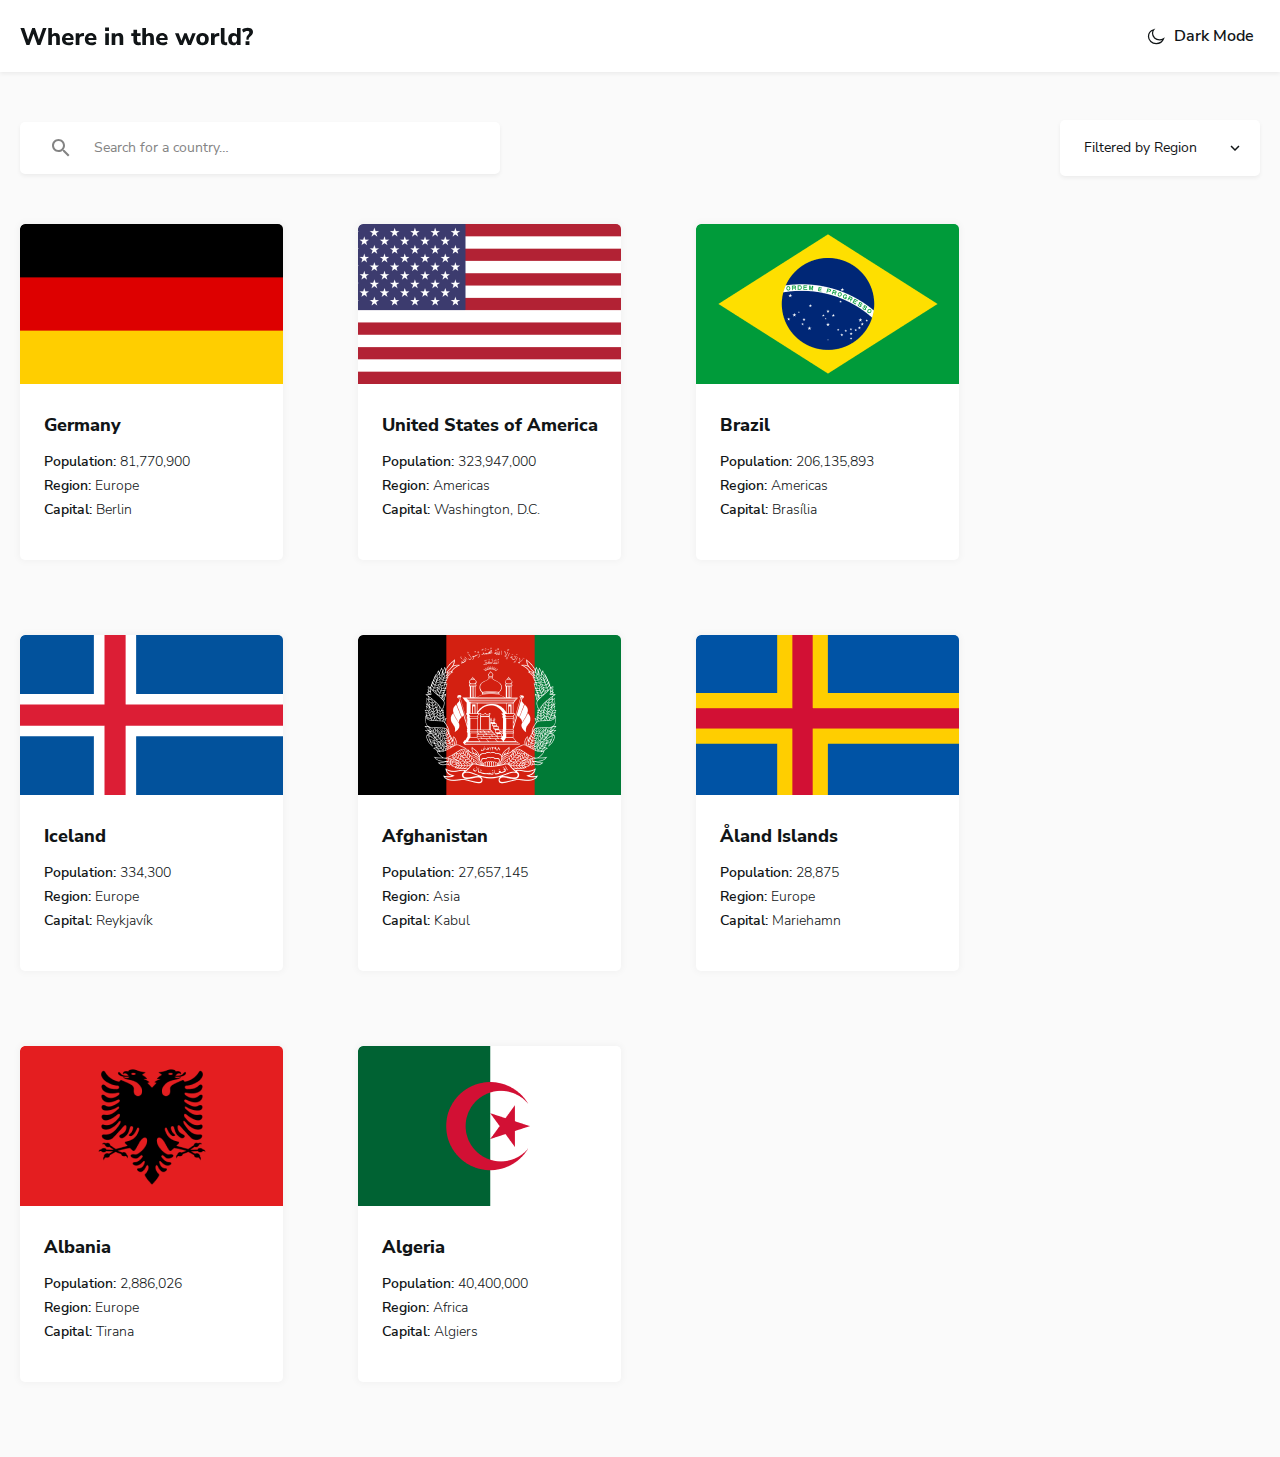
==== index.html @ b2a683ad "Add clickable box into li element." ====
<!DOCTYPE html>
<html lang="en">
<head>
  <meta charset="UTF-8">
  <meta http-equiv="X-UA-Compatible" content="IE=edge">
  <meta name="viewport" content="width=device-width, initial-scale=1.0">
  <title>Countries</title>

  <!-- STYLES  -->
  <link rel="stylesheet" href="css/normalize.css">
  <link rel="stylesheet" href="css/styles.css">
  <!-- <link rel="stylesheet" href="css/css.min.css"> -->
</head>
<body>

  <!-- SITE-HEADER  -->
  <header class="site-header">
    <div class="container site-header-wrapper">

      <!-- SITE-TIPA-LOGO -->
      <div class="site-main-heading-wrapper"><a class="site-main-heading-link" href="index.html"><svg class="site-main-heading" width="233" height="19" fill="none" xmlns="http://www.w3.org/2000/svg"><path d="M6.432 18 .408 1.08h3.816l3.888 11.568L12.216 1.08h2.688l3.984 11.76L22.92 1.08h3.6L20.448 18h-3.024l-3.96-11.232L9.456 18H6.432Zm21.843 0V1.08h3.624v6.744a3.91 3.91 0 0 1 1.608-1.368c.656-.32 1.384-.48 2.184-.48 2.768 0 4.152 1.648 4.152 4.944V18h-3.624v-6.912c0-.816-.152-1.4-.456-1.752-.304-.368-.752-.552-1.344-.552-.768 0-1.384.24-1.848.72-.448.48-.672 1.12-.672 1.92V18h-3.624Zm20.393.264c-1.392 0-2.592-.248-3.6-.744-.992-.512-1.76-1.224-2.304-2.136-.528-.928-.792-2.016-.792-3.264 0-1.216.256-2.28.768-3.192a5.655 5.655 0 0 1 2.136-2.16c.912-.528 1.96-.792 3.144-.792 1.712 0 3.072.544 4.08 1.632 1.008 1.072 1.512 2.528 1.512 4.368v.912h-8.184c.128.928.464 1.608 1.008 2.04.56.416 1.328.624 2.304.624.64 0 1.288-.096 1.944-.288a5.447 5.447 0 0 0 1.776-.888l.96 2.424c-.592.448-1.32.808-2.184 1.08a8.842 8.842 0 0 1-2.568.384Zm-.504-9.888c-.768 0-1.392.232-1.872.696-.464.464-.752 1.112-.864 1.944h5.184c-.096-1.76-.912-2.64-2.448-2.64ZM55.72 18V6.216h3.552v2.04c.56-1.376 1.76-2.136 3.6-2.28l1.056-.072.216 3.048-2.04.216c-1.792.176-2.688 1.088-2.688 2.736V18H55.72Zm15.8.264c-1.392 0-2.592-.248-3.6-.744-.992-.512-1.76-1.224-2.304-2.136-.528-.928-.792-2.016-.792-3.264 0-1.216.256-2.28.768-3.192a5.654 5.654 0 0 1 2.136-2.16c.912-.528 1.96-.792 3.144-.792 1.712 0 3.072.544 4.08 1.632 1.008 1.072 1.512 2.528 1.512 4.368v.912H68.28c.128.928.464 1.608 1.008 2.04.56.416 1.328.624 2.304.624.64 0 1.288-.096 1.944-.288a5.447 5.447 0 0 0 1.776-.888l.96 2.424c-.592.448-1.32.808-2.184 1.08a8.842 8.842 0 0 1-2.568.384Zm-.504-9.888c-.768 0-1.392.232-1.872.696-.464.464-.752 1.112-.864 1.944h5.184c-.096-1.76-.912-2.64-2.448-2.64Zm14.091-4.44V.552h3.912v3.384h-3.912ZM85.251 18V6.216h3.624V18h-3.624Zm6.422 0V6.216h3.552v1.728a3.94 3.94 0 0 1 1.608-1.464c.672-.336 1.424-.504 2.256-.504 1.392 0 2.432.408 3.12 1.224.688.8 1.032 2.04 1.032 3.72V18h-3.624v-6.912c0-.816-.152-1.4-.456-1.752-.304-.368-.752-.552-1.344-.552-.768 0-1.384.24-1.848.72-.448.48-.672 1.12-.672 1.92V18h-3.624Zm26.737.264c-3.312 0-4.968-1.608-4.968-4.824V8.928h-2.232V6.216h2.232V2.76h3.624v3.456h3.48v2.712h-3.48v4.368c0 .672.152 1.176.456 1.512.32.336.824.504 1.512.504.208 0 .424-.024.648-.072.24-.048.496-.112.768-.192l.528 2.64a4.586 4.586 0 0 1-1.2.408c-.464.112-.92.168-1.368.168Zm3.92-.264V1.08h3.624v6.744a3.91 3.91 0 0 1 1.608-1.368c.656-.32 1.384-.48 2.184-.48 2.768 0 4.152 1.648 4.152 4.944V18h-3.624v-6.912c0-.816-.152-1.4-.456-1.752-.304-.368-.752-.552-1.344-.552-.768 0-1.384.24-1.848.72-.448.48-.672 1.12-.672 1.92V18h-3.624Zm20.393.264c-1.392 0-2.592-.248-3.6-.744-.992-.512-1.76-1.224-2.304-2.136-.528-.928-.792-2.016-.792-3.264 0-1.216.256-2.28.768-3.192a5.654 5.654 0 0 1 2.136-2.16c.912-.528 1.96-.792 3.144-.792 1.712 0 3.072.544 4.08 1.632 1.008 1.072 1.512 2.528 1.512 4.368v.912h-8.184c.128.928.464 1.608 1.008 2.04.56.416 1.328.624 2.304.624.64 0 1.288-.096 1.944-.288a5.447 5.447 0 0 0 1.776-.888l.96 2.424c-.592.448-1.32.808-2.184 1.08a8.842 8.842 0 0 1-2.568.384Zm-.504-9.888c-.768 0-1.392.232-1.872.696-.464.464-.752 1.112-.864 1.944h5.184c-.096-1.76-.912-2.64-2.448-2.64ZM159.791 18 154.99 6.216h3.673l2.808 7.56 2.808-7.56h2.4l2.808 7.656 2.808-7.656h3.48L171.023 18h-3.072l-2.592-6.696-2.52 6.696h-3.048Zm22.718.264c-1.264 0-2.368-.248-3.312-.744a5.44 5.44 0 0 1-2.16-2.136c-.512-.928-.768-2.024-.768-3.288 0-1.248.256-2.328.768-3.24a5.242 5.242 0 0 1 2.16-2.136c.944-.496 2.048-.744 3.312-.744 1.264 0 2.36.248 3.288.744a5.207 5.207 0 0 1 2.184 2.136c.528.912.792 1.992.792 3.24 0 1.264-.264 2.36-.792 3.288a5.4 5.4 0 0 1-2.184 2.136c-.928.496-2.024.744-3.288.744Zm0-2.712c.768 0 1.392-.28 1.872-.84.496-.56.744-1.432.744-2.616 0-1.168-.248-2.024-.744-2.568-.48-.56-1.104-.84-1.872-.84s-1.392.28-1.872.84c-.48.544-.72 1.4-.72 2.568 0 1.184.24 2.056.72 2.616s1.104.84 1.872.84ZM190.978 18V6.216h3.552v2.04c.56-1.376 1.76-2.136 3.6-2.28l1.056-.072.216 3.048-2.04.216c-1.792.176-2.688 1.088-2.688 2.736V18h-3.696Zm14.283.264c-1.52 0-2.632-.392-3.336-1.176-.704-.8-1.056-1.984-1.056-3.552V1.08h3.624v12.312c0 1.28.568 1.92 1.704 1.92.176 0 .344-.008.504-.024.176-.016.344-.048.504-.096L207.157 18a6.784 6.784 0 0 1-1.896.264Zm8.067 0c-1.024 0-1.928-.248-2.712-.744-.768-.512-1.368-1.224-1.8-2.136-.432-.928-.648-2.024-.648-3.288 0-1.264.216-2.352.648-3.264.432-.912 1.032-1.616 1.8-2.112.784-.496 1.688-.744 2.712-.744.784 0 1.504.168 2.16.504.656.336 1.152.784 1.488 1.344V1.08h3.624V18h-3.552v-1.776c-.32.624-.816 1.12-1.488 1.488-.656.368-1.4.552-2.232.552Zm1.08-2.712c.768 0 1.392-.28 1.872-.84.496-.56.744-1.432.744-2.616 0-1.168-.248-2.024-.744-2.568-.48-.56-1.104-.84-1.872-.84s-1.392.28-1.872.84c-.48.544-.72 1.4-.72 2.568 0 1.184.24 2.056.72 2.616s1.104.84 1.872.84Zm12.008-2.904V11.52c0-.704.128-1.352.384-1.944.256-.608.696-1.248 1.32-1.92.448-.48.76-.888.936-1.224a2.39 2.39 0 0 0 .264-1.08c0-.448-.168-.8-.504-1.056-.32-.256-.784-.384-1.392-.384-1.488 0-2.888.536-4.2 1.608l-1.176-2.736c.704-.608 1.56-1.088 2.568-1.44a9.258 9.258 0 0 1 3.072-.528c1.056 0 1.984.176 2.784.528.8.336 1.416.816 1.848 1.44.448.608.672 1.32.672 2.136 0 .736-.168 1.416-.504 2.04-.32.624-.896 1.28-1.728 1.968-.752.624-1.272 1.168-1.56 1.632-.272.464-.44.912-.504 1.344l-.12.744h-2.16ZM225.552 18v-3.84h3.888V18h-3.888Z" fill="var(--light_mode-fonts-color)"/></svg></a></div>


      <!-- BUTTON  -->
      <button class="site-dark-mode-toggle" id="dark-mode-toggle" aria-label="Toggle dark mode">
        <span class="toggle-wrapper">
          <svg width="20" height="20" fill="none" xmlns="http://www.w3.org/2000/svg"><path fill-rule="evenodd" clip-rule="evenodd" d="M13.553 13.815c-3.884 0-7.034-2.887-7.034-6.447 0-1.343.448-2.586 1.212-3.618-3.04.945-5.231 3.581-5.231 6.688 0 3.9 3.45 7.062 7.704 7.062 3.389 0 6.266-2.007 7.296-4.796a7.458 7.458 0 0 1-3.947 1.111Z" fill="#fff" stroke="var(--dark_mode-svg-bg)" stroke-width="1.25"/></svg>
          <span class="toggle-text">Dark mode</span>
        </span>
      </button>
    </div>
  </header>


  <!-- MAIN-CONTENT  -->
  <main class="main-content">
    <section class="site-main-wrapper">
      <div class="container">

        <!-- SITE-FORM  -->
        <form class="site-form" action="https://echo.htmlacademy.ru/" target="_blank" method="GET">
          <label class="search-generator-label" for="search-generator">
            <svg class="search-icon-svg" width="18" height="18" fill="none" xmlns="http://www.w3.org/2000/svg"><path fill-rule="evenodd" clip-rule="evenodd" d="M12.5 11h-.8l-.3-.3c1-1.1 1.6-2.6 1.6-4.2C13 2.9 10.1 0 6.5 0S0 2.9 0 6.5 2.9 13 6.5 13c1.6 0 3.1-.6 4.2-1.6l.3.3v.8l5 5 1.5-1.5-5-5Zm-6 0C4 11 2 9 2 6.5S4 2 6.5 2 11 4 11 6.5 9 11 6.5 11Z" fill="var(--light_mode-input-color)"/></svg>
            <input class="search-generator" type="search"  id="search-generator" name="search-country" aria-label="Country name" placeholder="Search for a country…" required>
          </label>

          <label class="input-icon-svg-wrapper">
            <svg class="input-icon-svg" width="10" height="6" fill="none" xmlns="http://www.w3.org/2000/svg"><path fill-rule="evenodd" clip-rule="evenodd" d="M8.45.45 5 3.9 1.55.45.5 1.5 5 6l4.5-4.5L8.45.45Z" fill="var(--light_mode-fonts-color)"/></svg>
            <select class="select-region" name="selected-region" aria-label="Regions">
              <option class="filtered-region" value="Filtered by Region" selected disabled hidden>Filtered by Region</option>
              <option>Africa</option>
              <option>America</option>
              <option>Asia</option>
              <option>Europe</option>
            </select>
          </label>
        </form>

        <!-- COUNTRY-LIST  -->
        <ul class="country-info-list">

          <!-- GERMANY  -->
          <li class="country-info-list-item" onclick="location.href='detail.html'">
            <img class="country-flag-img" src="img/country-flags/Germany.png" width="264" height="160" srcset="img/country-flags/Germany.png 1x, img/country-flags/Germany@2x.png 2x" alt="Germany">
            <div class="country-card-box">
              <h3 class="card-heading">
                <a class="card-heading-link" href="detail.html">Germany</a>
              </h3>
              <dl class="country-description-list">
                <div class="dls-list-item-wrapper">
                  <dt class="decription-term">Population:</dt>
                  <dd class="desciption-detail">81,770,900</dd>
                </div>
                <div class="dls-list-item-wrapper">
                  <dt class="decription-term">Region:</dt>
                  <dd class="desciption-detail">Europe</dd>
                </div>
                <div class="dls-list-item-wrapper">
                  <dt class="decription-term">Capital:</dt>
                  <dd class="desciption-detail">Berlin</dd>
                </div>
              </dl>
            </div>
          </li>

          <!-- U.S.A  -->
          <li class="country-info-list-item" onclick="location.href='detail.html'">
            <img class="country-flag-img" src="img/country-flags/Usa.png" width="264" height="160" srcset="img/country-flags/Usa.png 1x, img/country-flags/Usa@2x.png 2x" alt="U.S.A">
            <div class="country-card-box">
              <h3 class="card-heading">
                <a class="card-heading-link" href="detail.html">United States of America</a>
              </h3>
              <dl class="country-description-list">
                <div class="dls-list-item-wrapper">
                  <dt class="decription-term">Population:</dt>
                  <dd class="desciption-detail">323,947,000</dd>
                </div>
                <div class="dls-list-item-wrapper">
                  <dt class="decription-term">Region:</dt>
                  <dd class="desciption-detail">Americas</dd>
                </div>
                <div class="dls-list-item-wrapper">
                  <dt class="decription-term">Capital:</dt>
                  <dd class="desciption-detail">Washington, D.C.</dd>
                </div>
              </dl>
            </div>
          </li>

          <!-- BRAZIL  -->
          <li class="country-info-list-item" onclick="location.href='detail.html'">
            <img class="country-flag-img" src="img/country-flags/Brazil.png" width="264" height="160" srcset="img/country-flags/Brazil.png 1x, img/country-flags/Brazil@2x.png 2x" alt="Brazil">
            <div class="country-card-box">
              <h3 class="card-heading">
                <a class="card-heading-link" href="detail.html">Brazil</a>
              </h3>
              <dl class="country-description-list">
                <div class="dls-list-item-wrapper">
                  <dt class="decription-term">Population:</dt>
                  <dd class="desciption-detail">206,135,893</dd>
                </div>
                <div class="dls-list-item-wrapper">
                  <dt class="decription-term">Region:</dt>
                  <dd class="desciption-detail">Americas</dd>
                </div>
                <div class="dls-list-item-wrapper">
                  <dt class="decription-term">Capital:</dt>
                  <dd class="desciption-detail">Brasília</dd>
                </div>
              </dl>
            </div>
          </li>

          <!-- ICELAND  -->
          <li class="country-info-list-item" onclick="location.href='detail.html'">
            <img class="country-flag-img" src="img/country-flags/Iceland.png" width="264" height="160" srcset="img/country-flags/Iceland.png 1x, img/country-flags/Iceland@2x.png 2x" alt="Iceland">
            <div class="country-card-box">
              <h3 class="card-heading">
                <a class="card-heading-link" href="detail.html">Iceland</a>
              </h3>
              <dl class="country-description-list">
                <div class="dls-list-item-wrapper">
                  <dt class="decription-term">Population:</dt>
                  <dd class="desciption-detail">334,300</dd>
                </div>
                <div class="dls-list-item-wrapper">
                  <dt class="decription-term">Region:</dt>
                  <dd class="desciption-detail">Europe</dd>
                </div>
                <div class="dls-list-item-wrapper">
                  <dt class="decription-term">Capital:</dt>
                  <dd class="desciption-detail">Reykjavík</dd>
                </div>
              </dl>
            </div>
          </li>

          <!-- AFGHANISTAN  -->
          <li class="country-info-list-item" onclick="location.href='detail.html'">
            <img class="country-flag-img" src="img/country-flags/Afghanistan.png" width="264" height="160" srcset="img/country-flags/Afghanistan.png 1x, img/country-flags/Afghanistan@2x.png 2x" alt="Afghanistan">
            <div class="country-card-box">
              <h3 class="card-heading">
                <a class="card-heading-link" href="detail.html">Afghanistan</a>
              </h3>
              <dl class="country-description-list">
                <div class="dls-list-item-wrapper">
                  <dt class="decription-term">Population:</dt>
                  <dd class="desciption-detail">27,657,145</dd>
                </div>
                <div class="dls-list-item-wrapper">
                  <dt class="decription-term">Region:</dt>
                  <dd class="desciption-detail">Asia</dd>
                </div>
                <div class="dls-list-item-wrapper">
                  <dt class="decription-term">Capital:</dt>
                  <dd class="desciption-detail">Kabul</dd>
                </div>
              </dl>
            </div>
          </li>

          <!-- ÅLAND ISLAND  -->
          <li class="country-info-list-item" onclick="location.href='detail.html'">
            <img class="country-flag-img" src="img/country-flags/Aland-Island.png" width="264" height="160" srcset="img/country-flags/Aland-Island.png 1x, img/country-flags/Aland-Island@2x.png 2x" alt="Aland Island">
            <div class="country-card-box">
              <h3 class="card-heading">
                <a class="card-heading-link" href="detail.html">Åland Islands</a>
              </h3>
              <dl class="country-description-list">
                <div class="dls-list-item-wrapper">
                  <dt class="decription-term">Population:</dt>
                  <dd class="desciption-detail">28,875</dd>
                </div>
                <div class="dls-list-item-wrapper">
                  <dt class="decription-term">Region:</dt>
                  <dd class="desciption-detail">Europe</dd>
                </div>
                <div class="dls-list-item-wrapper">
                  <dt class="decription-term">Capital:</dt>
                  <dd class="desciption-detail">Mariehamn</dd>
                </div>
              </dl>
            </div>
          </li>

          <!-- ALBANIA  -->
          <li class="country-info-list-item" onclick="location.href='detail.html'">
            <img class="country-flag-img" src="img/country-flags/Albania.png" width="264" height="160" srcset="img/country-flags/Albania.png 1x, img/country-flags/Albania@2x.png 2x" alt="Albania">
            <div class="country-card-box">
              <h3 class="card-heading">
                <a class="card-heading-link" href="detail.html">Albania</a>
              </h3>
              <dl class="country-description-list">
                <div class="dls-list-item-wrapper">
                  <dt class="decription-term">Population:</dt>
                  <dd class="desciption-detail">2,886,026</dd>
                </div>
                <div class="dls-list-item-wrapper">
                  <dt class="decription-term">Region:</dt>
                  <dd class="desciption-detail">Europe</dd>
                </div>
                <div class="dls-list-item-wrapper">
                  <dt class="decription-term">Capital:</dt>
                  <dd class="desciption-detail">Tirana</dd>
                </div>
              </dl>
            </div>
          </li>

          <!-- ALGERIA -->
          <li class="country-info-list-item" onclick="location.href='detail.html'">
            <img class="country-flag-img" src="img/country-flags/Algeria.png" width="264" height="160" srcset="img/country-flags/Algeria.png 1x, img/country-flags/Algeria@2x.png 2x" alt="Algeria">
            <div class="country-card-box">
              <h3 class="card-heading">
                <a class="card-heading-link" href="detail.html">Algeria</a>
              </h3>
              <dl class="country-description-list">
                <div class="dls-list-item-wrapper">
                  <dt class="decription-term">Population:</dt>
                  <dd class="desciption-detail">40,400,000</dd>
                </div>
                <div class="dls-list-item-wrapper">
                  <dt class="decription-term">Region:</dt>
                  <dd class="desciption-detail">Africa</dd>
                </div>
                <div class="dls-list-item-wrapper">
                  <dt class="decription-term">Capital:</dt>
                  <dd class="desciption-detail">Algiers</dd>
                </div>
              </dl>
            </div>
          </li>

        </ul>
      </div>
    </section>
  </main>

  <script src="js/main.js"></script>
</body>
</html>
---- css/styles.css ----
/* CUSTOM PROPS */
:root {
  --main-font: "Nunito Sans", "Arial", sans-serif;
  --site_main-color: #fff;
  --light_mode-extra-bg-color: #fafafa;
  --light_mode-fonts-color: #111517;
  --dark_mode-svg-bg: var(--light_mode-fonts-color);
  --country-link-bg: var(--site_main-color);
  --site_main-color-detail: #fff;
  --light_mode-input-color: rgba(132, 132, 132, 1);
  --main-box-shadow: 0px 2px 4px rgba(0, 0, 0, 0.06);
  --main-transition: color 0.4s ease;
}

.dark-mode {
  --site_main-color: #2b3844;
  --light_mode-extra-bg-color: #202c36;
  --light_mode-fonts-color: #fff;
  --light_mode-input-color: #fff;
  --dark_mode-svg-bg: transparent;
  --country-link-bg: #2b3844;
  --site_main-color-detail: #202c36;
}

/* FONT-FACE  */
@font-face {
  font-family: "Nunito Sans";
  src: url("../fonts/NunitoSans-ExtraBold.woff2") format("woff2"),
  url("../fonts/NunitoSans-ExtraBold.woff") format("woff");
  font-weight: bold;
  font-style: normal;
  font-display: swap;
}

@font-face {
  font-family: "Nunito Sans";
  src: url("../fonts/NunitoSans-Regular.woff2") format("woff2"),
  url("../fonts/NunitoSans-Regular.woff") format("woff");
  font-weight: normal;
  font-style: normal;
  font-display: swap;
}

@font-face {
  font-family: "Nunito Sans";
  src: url("../fonts/NunitoSans-Light.woff2") format("woff2"),
  url("../fonts/NunitoSans-Light.woff") format("woff");
  font-weight: 300;
  font-style: normal;
  font-display: swap;
}

@font-face {
  font-family: "Nunito Sans";
  src: url("../fonts/NunitoSans-SemiBold.woff2") format("woff2"),
  url("../fonts/NunitoSans-SemiBold.woff") format("woff");
  font-weight: 600;
  font-style: normal;
  font-display: swap;
}

/* GLOBAL-STYLES  */
html {
  box-sizing: border-box;
  height: 100%;
  scroll-behavior: smooth;
}

*,
*::before,
*::after {
  box-sizing: inherit;
}

body {
  display: flex;
  flex-direction: column;
  height: 100%;
  background-color: var(--light_mode-extra-bg-color);
  color: var(--light_mode-fonts-color);
  font-family: var(--main-font);
  font-size: 14px;
  line-height: 16px;
  font-weight: 300;
  padding: 0;
  margin: 0;
  transition: var(--main-transition);
}

.site-body-detail {
  background-color: var(--site_main-color-detail);
}

img {
  max-width: 100%;
  height: auto;
}

/* CONTAINER  */
.container {
  max-width: 1320px;
  width: 100%;
  padding-left: 20px;
  padding-right: 20px;
  margin-left: auto;
  margin-right: auto;
}

a {
  text-decoration: none;
}

*:focus {
  outline: 3px dashed var(--light_mode-fonts-color);
  outline-offset: 5px;
}

/* TIPO-BUTTON  */
.back-button-link {
  display: inline-block;
  background-color: var(--site_main-color);
  text-decoration: none;
  border-radius: 6px;
  padding-top: 10px;
  padding-bottom: 10px;
  padding-right: 39px;
  padding-left: 32px;
  margin-bottom: 80px;
  transition: transform 0.3s ease;
}

.back-button-link:active {
  transform: scale(0.9);
}

/* SITE-HEADER */
.site-header {
  background-color: var(--site_main-color);
  box-shadow: var(--main-box-shadow);
}

.site-header-wrapper {
  display: flex;
  align-items: center;
  justify-content: space-between;
  padding-top: 24px;
  padding-bottom: 24px;
}

.site-main-heading-wrapper {
  margin-right: 30px;
}

.site-main-heading {
  transition: transform 0.3s ease;
}

.site-main-heading-link {
  display: flex;
  transition: var(--main-transition),
  opacity 0.4s ease;
}

.site-main-heading-link:hover {
  opacity: 0.8;
}

.site-main-heading-link:active {
  opacity: 0.6;
}

.site-dark-mode-toggle {
  border: none;
  background-color: var(--site_main-color);
  cursor: pointer;
  border-radius: 2px;
  transition: transform 0.3s ease;
}

.site-dark-mode-toggle:active {
  transform: scale(0.9);
}

.toggle-wrapper {
  display: flex;
  align-items: center;
}

.toggle-text {
  margin-left: 8px;
  text-transform: capitalize;
  color: var(--light_mode-fonts-color);
  font-family: var(--main-font);
  font-size: 16px;
  line-height: normal;
  font-weight: 600;
  white-space: nowrap;
  transition: var(--main-transition);
}


/* MAIN-CONTENT  */
.main-content {
  flex-grow: 1;
}

.site-main-wrapper {
  padding-top: 48px;
  padding-bottom: 45px;
}


/* SITE-FORM */
.site-form {
  display: flex;
  justify-content: space-between;
  margin-bottom: 48px;
}

.search-generator-label{
  display: flex;
  align-items: center;
}

.search-icon-svg {
  position: absolute;
  margin-left: 32px;
}

.search-generator {
  min-width: 480px;
  padding-top: 18px;
  padding-bottom: 18px;
  padding-left: 74px;
  margin-right: 30px;
  background-color: var(--site_main-color);
  border: none;
  border-radius: 5px;
  box-shadow: var(--main-box-shadow);
}

/* CLEAR "X" FROM INPUT  */
input[type=search]::-ms-clear {  display: none; width : 0; height: 0; }
input[type=search]::-ms-reveal {  display: none; width : 0; height: 0; }

/* CHROOME */
input[type="search"]::-webkit-search-decoration,
input[type="search"]::-webkit-search-cancel-button,
input[type="search"]::-webkit-search-results-button,
input[type="search"]::-webkit-search-results-decoration { display: none; }

textarea:focus, input:focus {
  color: var(--light_mode-fonts-color);
}

::placeholder {
  color: var(--light_mode-input-color);
  font-size: 14px;
  line-height: 20px;
  font-weight: 400;
  transition: var(--main-transition);
}

.input-icon-svg-wrapper {
  display: flex;
  align-items: center;
}

.input-icon-svg {
  position: absolute;
  margin-left: 170px;
  cursor: pointer;
}

.select-region {
  -webkit-appearance: none;
  width: 200px;
  padding-top: 18px;
  padding-bottom: 18px;
  padding-left: 24px;
  background-color: var(--site_main-color);
  color: var(--light_mode-fonts-color);
  font-size: 14px;
  line-height: 20px;
  font-weight: 400;
  border: none;
  border-radius: 5px;
  box-shadow: var(--main-box-shadow);
  transition: var(--main-transition);
  cursor: pointer;
}


/* COUNYTR-LIST  */
.country-info-list {
  display: flex;
  flex-wrap: wrap;
  padding: 0;
  margin: 0;
  margin-left: -75px;
  margin-bottom: -75px;
  list-style: none;
}

.country-info-list-item {
  width: calc(338px - 75px);
  margin-left: 75px;
  margin-bottom: 75px;
  min-height: 336px;
  background-color: var(--site_main-color);
  border-radius: 5px;
  overflow: hidden;
  box-shadow: 0px 0px 7px 2px rgba(0, 0, 0, 0.03);
}

.card-link-for-other-page {
  display: inline-block;
  text-decoration: none;
  color: var(--light_mode-fonts-color);
  outline: none;
  transition: color 0.6s ease,
  transform 0.3s ease;
}

.card-link-for-other-page:focus {
  transform: scale(0.9);
}

.country-flag-img {
  width: 100%;
  height: 160px;
  object-fit: cover;
}

.country-card-box {
  padding-top: 24px;
  padding-left: 24px;
}

.card-heading {
  margin: 0;
  margin-bottom: 16px;
}

.card-heading-link {
  display: inline-block;
  text-decoration: none;
  color: var(--light_mode-fonts-color);
  font-size: 18px;
  line-height: 26px;
  font-weight: 800;
  transition: color 0.6s ease;
}

.card-heading-link:hover {
  text-decoration: underline;
}

.country-description-list {
  margin: 0;
  padding: 0;
  list-style: none;
}

.dls-list-item-wrapper {
  display: flex;
}

.dls-list-item-wrapper:not(:last-child) {
  margin-bottom: 8px;
}

.decription-term {
  font-weight: 600;
}

.desciption-detail {
  margin-left: 4px;
}


/* ..................................................................................................... */
/* .........................................DETAIL PAGE................................................. */
/* ..................................................................................................... */
.detail-info-wrapper {
  padding-top: 80px;
  padding-bottom: 80px;
}

.back-text {
  font-size: 16px;
  line-height: 20px;
  font-weight: 300;
}

.full-info-wrapper {
  display: flex;
  align-items: center;
}

.detail-main-flag-img {
  width: 560px;
  height: 401px;
  object-fit: cover;
  border-radius: 8px;
  margin-right: 120px;
}

.detail-main-heading {
  margin: 0;
  margin-bottom: 23px;
  font-size: 32px;
  line-height: normal;
  font-weight: 800;
}

.full-information-left-right {
  width: 600px;
  justify-content: space-between;
  display: flex;
  margin-bottom: 68px;
}

.detail-description-list {
  margin: 0;
  padding: 0;
  list-style: none;
}

.country-description-item-wrapper {
  display: flex;
  align-items: baseline;
}

.detail-dt {
  font-size: 16px;
  line-height: 32px;
  font-weight: 600;
}

.dd-description {
  margin-left: 4px;
}

.countries-border {
  display: flex;
  align-items: center;
  flex-wrap: wrap;
}

.detai-extra-page-picker {
  margin-right: 15px;
}

.border-country-link {
  min-width: 96px;
  padding: 5px 10px;
  margin-top: 5px;
  margin-bottom: 5px;
  font-size: 14px;
  line-height: normal;
  font-weight: 300;
  text-align: center;
  text-decoration: none;
  color: var(--light_mode-fonts-color);
  background-color: var(--country-link-bg);
  border: 1px str var(--link-border-color);
  box-shadow: 0px 0px 4px 1px rgba(0, 0, 0, 0.1);
  border-radius: 2px;
  transition: transform 0.3s ease;
}

.border-country-link:not(:last-child) {
  margin-right: 10px;
}

.border-country-link:hover {
  transform: scale(0.9);
}

.border-country-link:active {
  transform: scale(0.8);
}
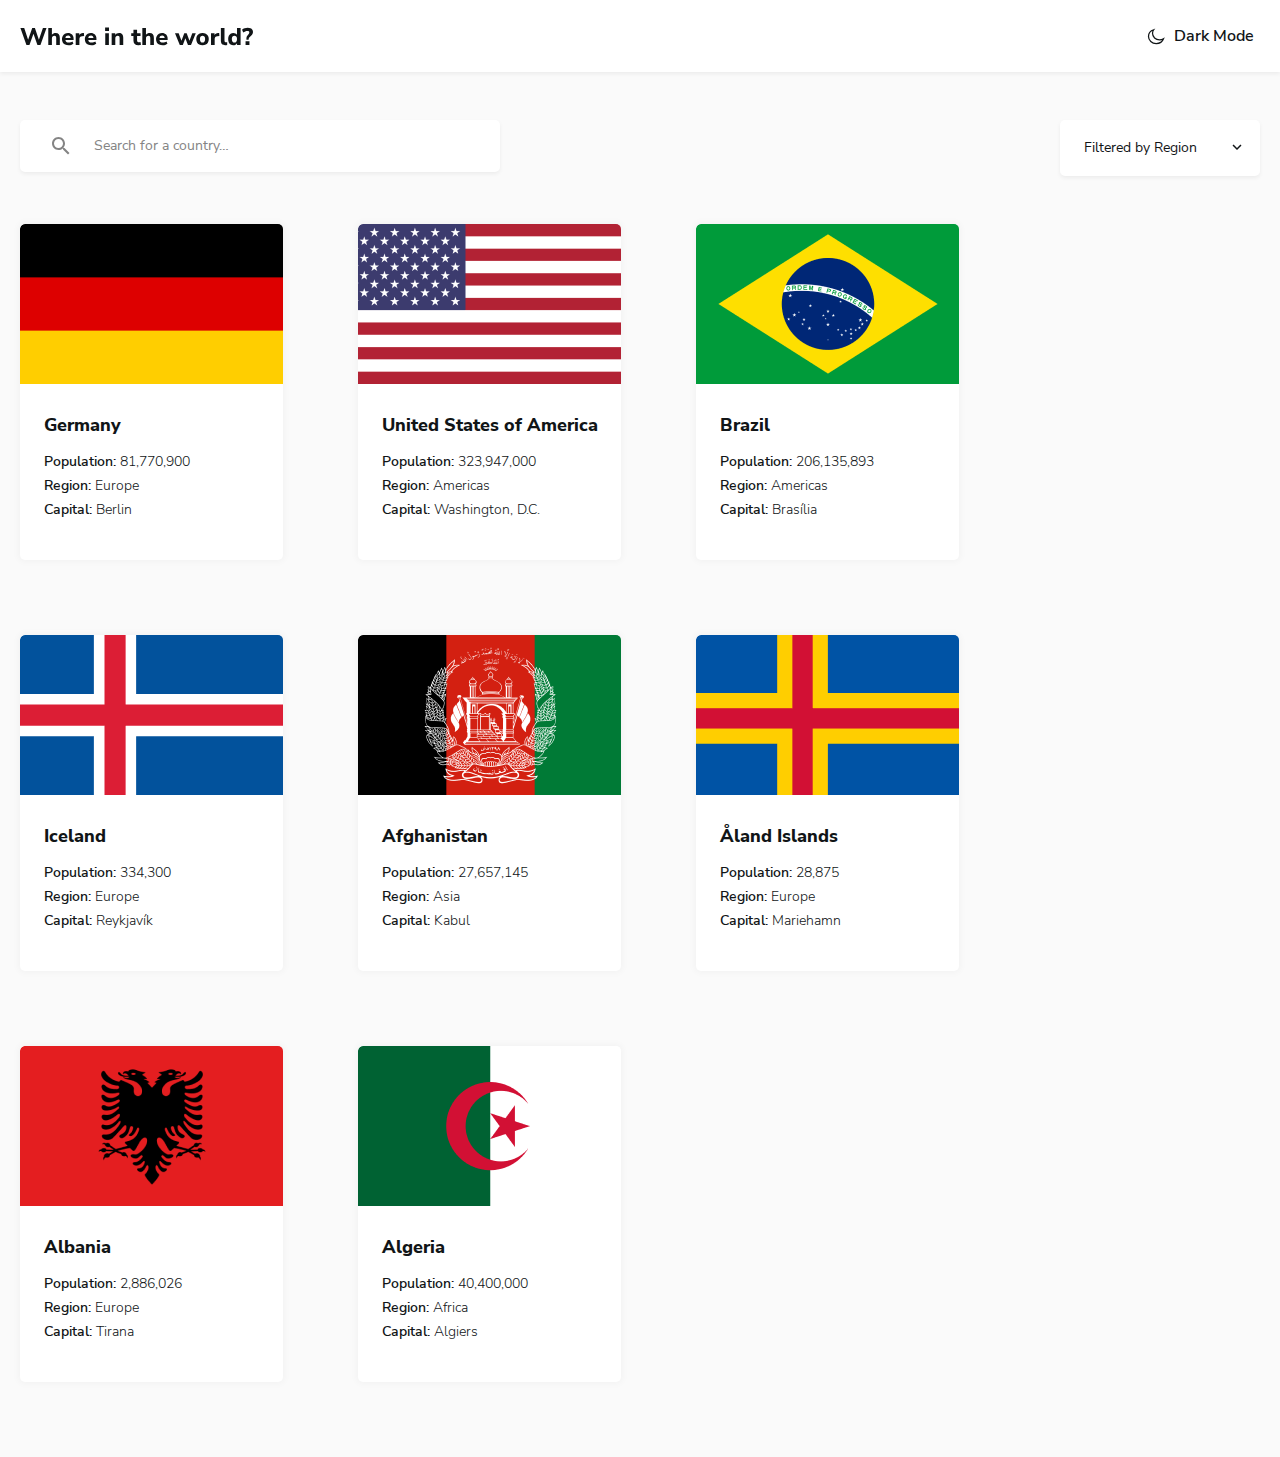
==== commit 540ca08a: "Update svg-icon position styles." ====
--- a/index.html
+++ b/index.html
@@ -38,7 +38,7 @@
       <div class="container">
 
         <!-- SITE-FORM  -->
-        <form class="site-form" action="https://echo.htmlacademy.ru/" target="_blank" method="GET">
+        <form class="site-form" action="https://echo.htmlacademy.ru/" target="_blank" method="POST">
           <label class="search-generator-label" for="search-generator">
             <svg class="search-icon-svg" width="18" height="18" fill="none" xmlns="http://www.w3.org/2000/svg"><path fill-rule="evenodd" clip-rule="evenodd" d="M12.5 11h-.8l-.3-.3c1-1.1 1.6-2.6 1.6-4.2C13 2.9 10.1 0 6.5 0S0 2.9 0 6.5 2.9 13 6.5 13c1.6 0 3.1-.6 4.2-1.6l.3.3v.8l5 5 1.5-1.5-5-5Zm-6 0C4 11 2 9 2 6.5S4 2 6.5 2 11 4 11 6.5 9 11 6.5 11Z" fill="var(--light_mode-input-color)"/></svg>
             <input class="search-generator" type="search"  id="search-generator" name="search-country" aria-label="Country name" placeholder="Search for a country…" required>
@@ -60,7 +60,7 @@
         <ul class="country-info-list">
 
           <!-- GERMANY  -->
-          <li class="country-info-list-item" onclick="location.href='detail.html'">
+          <li class="country-info-list-item">
             <img class="country-flag-img" src="img/country-flags/Germany.png" width="264" height="160" srcset="img/country-flags/Germany.png 1x, img/country-flags/Germany@2x.png 2x" alt="Germany">
             <div class="country-card-box">
               <h3 class="card-heading">
@@ -84,7 +84,7 @@
           </li>
 
           <!-- U.S.A  -->
-          <li class="country-info-list-item" onclick="location.href='detail.html'">
+          <li class="country-info-list-item">
             <img class="country-flag-img" src="img/country-flags/Usa.png" width="264" height="160" srcset="img/country-flags/Usa.png 1x, img/country-flags/Usa@2x.png 2x" alt="U.S.A">
             <div class="country-card-box">
               <h3 class="card-heading">
@@ -108,7 +108,7 @@
           </li>
 
           <!-- BRAZIL  -->
-          <li class="country-info-list-item" onclick="location.href='detail.html'">
+          <li class="country-info-list-item">
             <img class="country-flag-img" src="img/country-flags/Brazil.png" width="264" height="160" srcset="img/country-flags/Brazil.png 1x, img/country-flags/Brazil@2x.png 2x" alt="Brazil">
             <div class="country-card-box">
               <h3 class="card-heading">
@@ -132,7 +132,7 @@
           </li>
 
           <!-- ICELAND  -->
-          <li class="country-info-list-item" onclick="location.href='detail.html'">
+          <li class="country-info-list-item">
             <img class="country-flag-img" src="img/country-flags/Iceland.png" width="264" height="160" srcset="img/country-flags/Iceland.png 1x, img/country-flags/Iceland@2x.png 2x" alt="Iceland">
             <div class="country-card-box">
               <h3 class="card-heading">
@@ -156,7 +156,7 @@
           </li>
 
           <!-- AFGHANISTAN  -->
-          <li class="country-info-list-item" onclick="location.href='detail.html'">
+          <li class="country-info-list-item">
             <img class="country-flag-img" src="img/country-flags/Afghanistan.png" width="264" height="160" srcset="img/country-flags/Afghanistan.png 1x, img/country-flags/Afghanistan@2x.png 2x" alt="Afghanistan">
             <div class="country-card-box">
               <h3 class="card-heading">
@@ -180,7 +180,7 @@
           </li>
 
           <!-- ÅLAND ISLAND  -->
-          <li class="country-info-list-item" onclick="location.href='detail.html'">
+          <li class="country-info-list-item">
             <img class="country-flag-img" src="img/country-flags/Aland-Island.png" width="264" height="160" srcset="img/country-flags/Aland-Island.png 1x, img/country-flags/Aland-Island@2x.png 2x" alt="Aland Island">
             <div class="country-card-box">
               <h3 class="card-heading">
@@ -204,7 +204,7 @@
           </li>
 
           <!-- ALBANIA  -->
-          <li class="country-info-list-item" onclick="location.href='detail.html'">
+          <li class="country-info-list-item">
             <img class="country-flag-img" src="img/country-flags/Albania.png" width="264" height="160" srcset="img/country-flags/Albania.png 1x, img/country-flags/Albania@2x.png 2x" alt="Albania">
             <div class="country-card-box">
               <h3 class="card-heading">
@@ -228,7 +228,7 @@
           </li>
 
           <!-- ALGERIA -->
-          <li class="country-info-list-item" onclick="location.href='detail.html'">
+          <li class="country-info-list-item">
             <img class="country-flag-img" src="img/country-flags/Algeria.png" width="264" height="160" srcset="img/country-flags/Algeria.png 1x, img/country-flags/Algeria@2x.png 2x" alt="Algeria">
             <div class="country-card-box">
               <h3 class="card-heading">
--- a/css/styles.css
+++ b/css/styles.css
@@ -212,19 +212,16 @@
 
 /* SITE-FORM */
 .site-form {
+  position: relative;
   display: flex;
   justify-content: space-between;
   margin-bottom: 48px;
 }
 
-.search-generator-label{
-  display: flex;
-  align-items: center;
-}
-
 .search-icon-svg {
   position: absolute;
-  margin-left: 32px;
+  left: 32px;
+  top: 30%;
 }
 
 .search-generator {
@@ -261,15 +258,11 @@
   transition: var(--main-transition);
 }
 
-.input-icon-svg-wrapper {
-  display: flex;
-  align-items: center;
-}
-
 .input-icon-svg {
   position: absolute;
-  margin-left: 170px;
   cursor: pointer;
+  top: 43%;
+  right: 18px;
 }
 
 .select-region {
@@ -303,6 +296,7 @@
 }
 
 .country-info-list-item {
+  position: relative;
   width: calc(338px - 75px);
   margin-left: 75px;
   margin-bottom: 75px;
@@ -350,6 +344,15 @@
   line-height: 26px;
   font-weight: 800;
   transition: color 0.6s ease;
+}
+
+.card-heading-link::before {
+  position: absolute;
+  right: 0;
+  left: 0;
+  top: 0;
+  bottom: 0;
+  content: "";
 }
 
 .card-heading-link:hover {
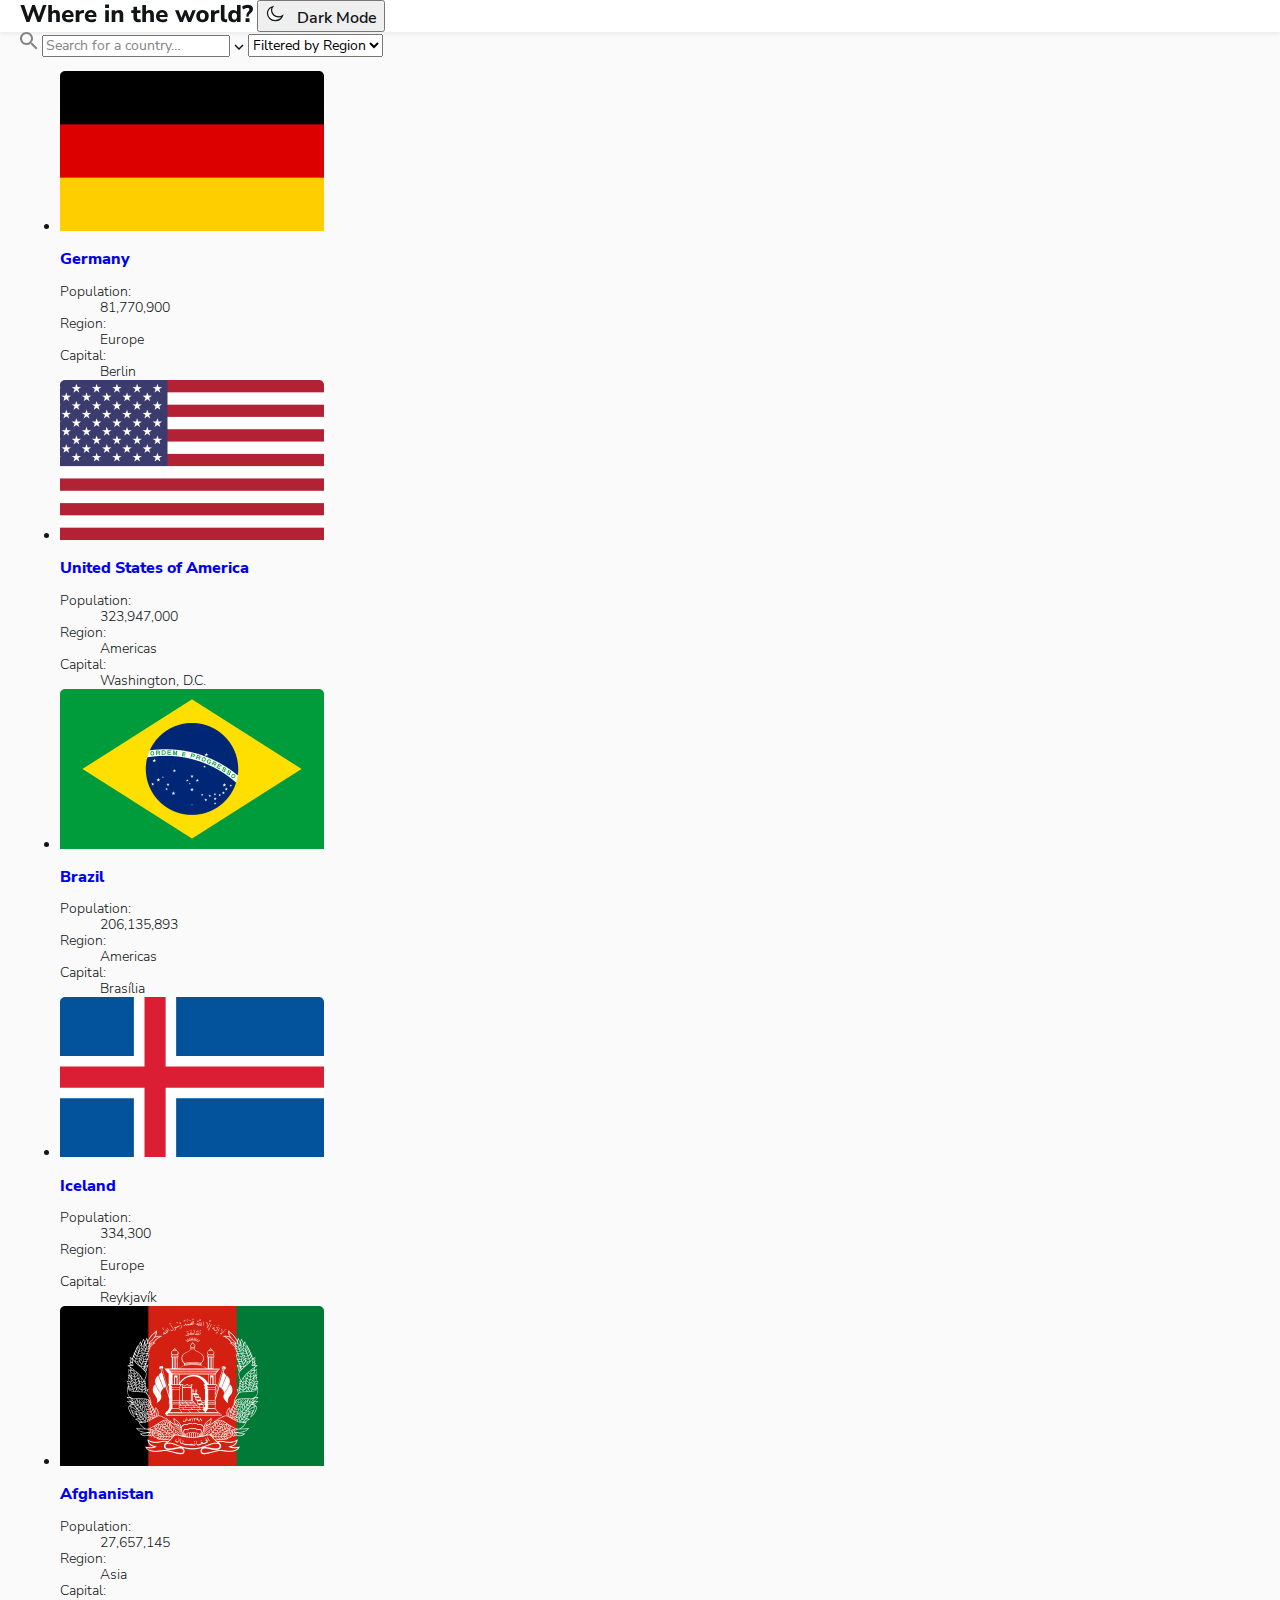
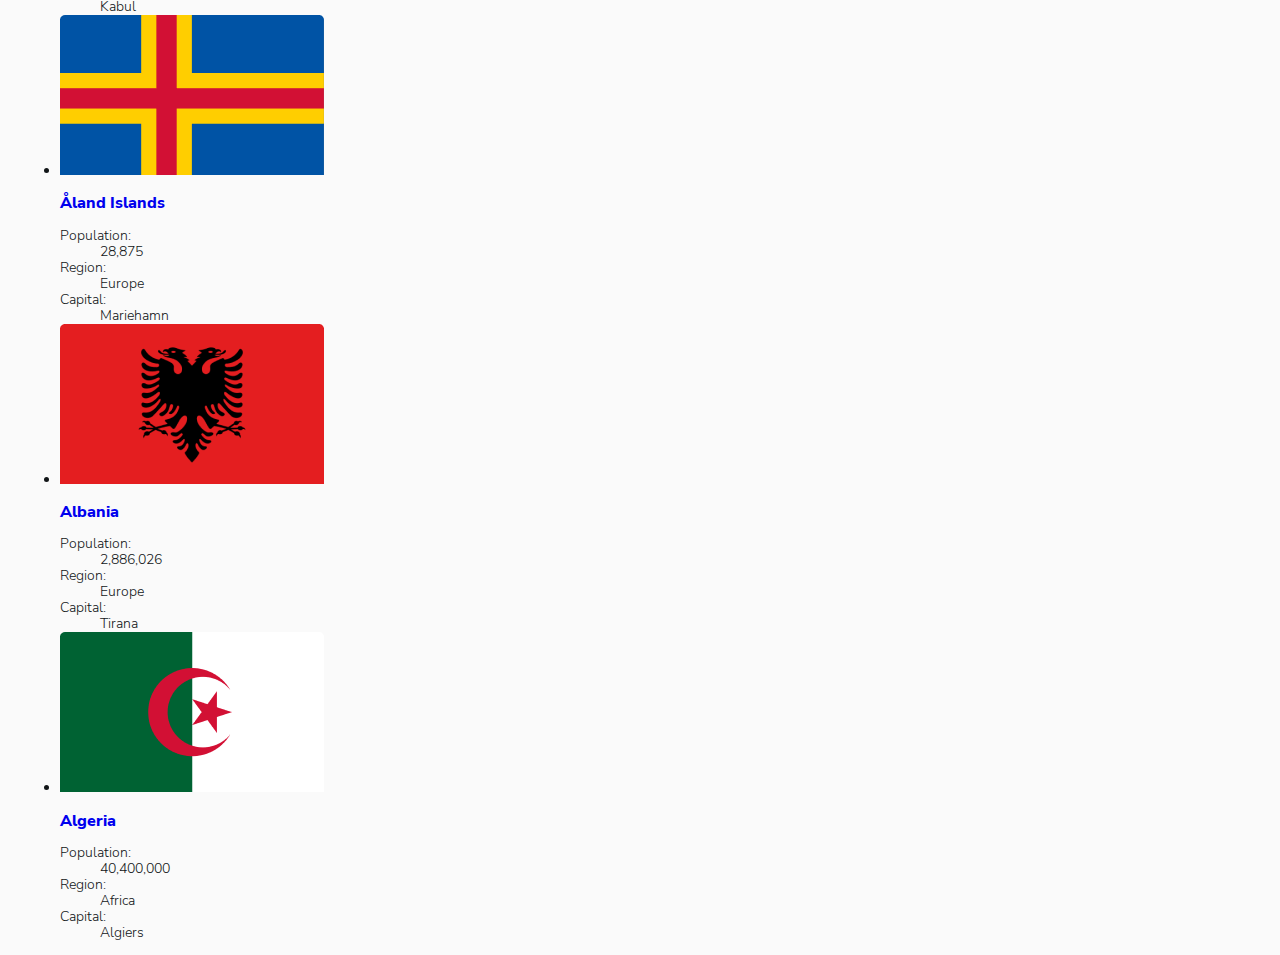
==== commit b2dc4773: "Refactor index.html codes for BEM." ====
--- a/index.html
+++ b/index.html
@@ -15,15 +15,18 @@
 
   <!-- SITE-HEADER  -->
   <header class="site-header">
-    <div class="container site-header-wrapper">
-
-      <!-- SITE-TIPA-LOGO -->
-      <div class="site-main-heading-wrapper"><a class="site-main-heading-link" href="index.html"><svg class="site-main-heading" width="233" height="19" fill="none" xmlns="http://www.w3.org/2000/svg"><path d="M6.432 18 .408 1.08h3.816l3.888 11.568L12.216 1.08h2.688l3.984 11.76L22.92 1.08h3.6L20.448 18h-3.024l-3.96-11.232L9.456 18H6.432Zm21.843 0V1.08h3.624v6.744a3.91 3.91 0 0 1 1.608-1.368c.656-.32 1.384-.48 2.184-.48 2.768 0 4.152 1.648 4.152 4.944V18h-3.624v-6.912c0-.816-.152-1.4-.456-1.752-.304-.368-.752-.552-1.344-.552-.768 0-1.384.24-1.848.72-.448.48-.672 1.12-.672 1.92V18h-3.624Zm20.393.264c-1.392 0-2.592-.248-3.6-.744-.992-.512-1.76-1.224-2.304-2.136-.528-.928-.792-2.016-.792-3.264 0-1.216.256-2.28.768-3.192a5.655 5.655 0 0 1 2.136-2.16c.912-.528 1.96-.792 3.144-.792 1.712 0 3.072.544 4.08 1.632 1.008 1.072 1.512 2.528 1.512 4.368v.912h-8.184c.128.928.464 1.608 1.008 2.04.56.416 1.328.624 2.304.624.64 0 1.288-.096 1.944-.288a5.447 5.447 0 0 0 1.776-.888l.96 2.424c-.592.448-1.32.808-2.184 1.08a8.842 8.842 0 0 1-2.568.384Zm-.504-9.888c-.768 0-1.392.232-1.872.696-.464.464-.752 1.112-.864 1.944h5.184c-.096-1.76-.912-2.64-2.448-2.64ZM55.72 18V6.216h3.552v2.04c.56-1.376 1.76-2.136 3.6-2.28l1.056-.072.216 3.048-2.04.216c-1.792.176-2.688 1.088-2.688 2.736V18H55.72Zm15.8.264c-1.392 0-2.592-.248-3.6-.744-.992-.512-1.76-1.224-2.304-2.136-.528-.928-.792-2.016-.792-3.264 0-1.216.256-2.28.768-3.192a5.654 5.654 0 0 1 2.136-2.16c.912-.528 1.96-.792 3.144-.792 1.712 0 3.072.544 4.08 1.632 1.008 1.072 1.512 2.528 1.512 4.368v.912H68.28c.128.928.464 1.608 1.008 2.04.56.416 1.328.624 2.304.624.64 0 1.288-.096 1.944-.288a5.447 5.447 0 0 0 1.776-.888l.96 2.424c-.592.448-1.32.808-2.184 1.08a8.842 8.842 0 0 1-2.568.384Zm-.504-9.888c-.768 0-1.392.232-1.872.696-.464.464-.752 1.112-.864 1.944h5.184c-.096-1.76-.912-2.64-2.448-2.64Zm14.091-4.44V.552h3.912v3.384h-3.912ZM85.251 18V6.216h3.624V18h-3.624Zm6.422 0V6.216h3.552v1.728a3.94 3.94 0 0 1 1.608-1.464c.672-.336 1.424-.504 2.256-.504 1.392 0 2.432.408 3.12 1.224.688.8 1.032 2.04 1.032 3.72V18h-3.624v-6.912c0-.816-.152-1.4-.456-1.752-.304-.368-.752-.552-1.344-.552-.768 0-1.384.24-1.848.72-.448.48-.672 1.12-.672 1.92V18h-3.624Zm26.737.264c-3.312 0-4.968-1.608-4.968-4.824V8.928h-2.232V6.216h2.232V2.76h3.624v3.456h3.48v2.712h-3.48v4.368c0 .672.152 1.176.456 1.512.32.336.824.504 1.512.504.208 0 .424-.024.648-.072.24-.048.496-.112.768-.192l.528 2.64a4.586 4.586 0 0 1-1.2.408c-.464.112-.92.168-1.368.168Zm3.92-.264V1.08h3.624v6.744a3.91 3.91 0 0 1 1.608-1.368c.656-.32 1.384-.48 2.184-.48 2.768 0 4.152 1.648 4.152 4.944V18h-3.624v-6.912c0-.816-.152-1.4-.456-1.752-.304-.368-.752-.552-1.344-.552-.768 0-1.384.24-1.848.72-.448.48-.672 1.12-.672 1.92V18h-3.624Zm20.393.264c-1.392 0-2.592-.248-3.6-.744-.992-.512-1.76-1.224-2.304-2.136-.528-.928-.792-2.016-.792-3.264 0-1.216.256-2.28.768-3.192a5.654 5.654 0 0 1 2.136-2.16c.912-.528 1.96-.792 3.144-.792 1.712 0 3.072.544 4.08 1.632 1.008 1.072 1.512 2.528 1.512 4.368v.912h-8.184c.128.928.464 1.608 1.008 2.04.56.416 1.328.624 2.304.624.64 0 1.288-.096 1.944-.288a5.447 5.447 0 0 0 1.776-.888l.96 2.424c-.592.448-1.32.808-2.184 1.08a8.842 8.842 0 0 1-2.568.384Zm-.504-9.888c-.768 0-1.392.232-1.872.696-.464.464-.752 1.112-.864 1.944h5.184c-.096-1.76-.912-2.64-2.448-2.64ZM159.791 18 154.99 6.216h3.673l2.808 7.56 2.808-7.56h2.4l2.808 7.656 2.808-7.656h3.48L171.023 18h-3.072l-2.592-6.696-2.52 6.696h-3.048Zm22.718.264c-1.264 0-2.368-.248-3.312-.744a5.44 5.44 0 0 1-2.16-2.136c-.512-.928-.768-2.024-.768-3.288 0-1.248.256-2.328.768-3.24a5.242 5.242 0 0 1 2.16-2.136c.944-.496 2.048-.744 3.312-.744 1.264 0 2.36.248 3.288.744a5.207 5.207 0 0 1 2.184 2.136c.528.912.792 1.992.792 3.24 0 1.264-.264 2.36-.792 3.288a5.4 5.4 0 0 1-2.184 2.136c-.928.496-2.024.744-3.288.744Zm0-2.712c.768 0 1.392-.28 1.872-.84.496-.56.744-1.432.744-2.616 0-1.168-.248-2.024-.744-2.568-.48-.56-1.104-.84-1.872-.84s-1.392.28-1.872.84c-.48.544-.72 1.4-.72 2.568 0 1.184.24 2.056.72 2.616s1.104.84 1.872.84ZM190.978 18V6.216h3.552v2.04c.56-1.376 1.76-2.136 3.6-2.28l1.056-.072.216 3.048-2.04.216c-1.792.176-2.688 1.088-2.688 2.736V18h-3.696Zm14.283.264c-1.52 0-2.632-.392-3.336-1.176-.704-.8-1.056-1.984-1.056-3.552V1.08h3.624v12.312c0 1.28.568 1.92 1.704 1.92.176 0 .344-.008.504-.024.176-.016.344-.048.504-.096L207.157 18a6.784 6.784 0 0 1-1.896.264Zm8.067 0c-1.024 0-1.928-.248-2.712-.744-.768-.512-1.368-1.224-1.8-2.136-.432-.928-.648-2.024-.648-3.288 0-1.264.216-2.352.648-3.264.432-.912 1.032-1.616 1.8-2.112.784-.496 1.688-.744 2.712-.744.784 0 1.504.168 2.16.504.656.336 1.152.784 1.488 1.344V1.08h3.624V18h-3.552v-1.776c-.32.624-.816 1.12-1.488 1.488-.656.368-1.4.552-2.232.552Zm1.08-2.712c.768 0 1.392-.28 1.872-.84.496-.56.744-1.432.744-2.616 0-1.168-.248-2.024-.744-2.568-.48-.56-1.104-.84-1.872-.84s-1.392.28-1.872.84c-.48.544-.72 1.4-.72 2.568 0 1.184.24 2.056.72 2.616s1.104.84 1.872.84Zm12.008-2.904V11.52c0-.704.128-1.352.384-1.944.256-.608.696-1.248 1.32-1.92.448-.48.76-.888.936-1.224a2.39 2.39 0 0 0 .264-1.08c0-.448-.168-.8-.504-1.056-.32-.256-.784-.384-1.392-.384-1.488 0-2.888.536-4.2 1.608l-1.176-2.736c.704-.608 1.56-1.088 2.568-1.44a9.258 9.258 0 0 1 3.072-.528c1.056 0 1.984.176 2.784.528.8.336 1.416.816 1.848 1.44.448.608.672 1.32.672 2.136 0 .736-.168 1.416-.504 2.04-.32.624-.896 1.28-1.728 1.968-.752.624-1.272 1.168-1.56 1.632-.272.464-.44.912-.504 1.344l-.12.744h-2.16ZM225.552 18v-3.84h3.888V18h-3.888Z" fill="var(--light_mode-fonts-color)"/></svg></a></div>
+    <div class="container site-header__container">
+
+      <!-- LOGO -->
+      <a class="logo site-header__logo" href="index.html">
+        <svg class="site-main-heading" width="233" height="19" fill="none" xmlns="http://www.w3.org/2000/svg"><path d="M6.432 18 .408 1.08h3.816l3.888 11.568L12.216 1.08h2.688l3.984 11.76L22.92 1.08h3.6L20.448 18h-3.024l-3.96-11.232L9.456 18H6.432Zm21.843 0V1.08h3.624v6.744a3.91 3.91 0 0 1 1.608-1.368c.656-.32 1.384-.48 2.184-.48 2.768 0 4.152 1.648 4.152 4.944V18h-3.624v-6.912c0-.816-.152-1.4-.456-1.752-.304-.368-.752-.552-1.344-.552-.768 0-1.384.24-1.848.72-.448.48-.672 1.12-.672 1.92V18h-3.624Zm20.393.264c-1.392 0-2.592-.248-3.6-.744-.992-.512-1.76-1.224-2.304-2.136-.528-.928-.792-2.016-.792-3.264 0-1.216.256-2.28.768-3.192a5.655 5.655 0 0 1 2.136-2.16c.912-.528 1.96-.792 3.144-.792 1.712 0 3.072.544 4.08 1.632 1.008 1.072 1.512 2.528 1.512 4.368v.912h-8.184c.128.928.464 1.608 1.008 2.04.56.416 1.328.624 2.304.624.64 0 1.288-.096 1.944-.288a5.447 5.447 0 0 0 1.776-.888l.96 2.424c-.592.448-1.32.808-2.184 1.08a8.842 8.842 0 0 1-2.568.384Zm-.504-9.888c-.768 0-1.392.232-1.872.696-.464.464-.752 1.112-.864 1.944h5.184c-.096-1.76-.912-2.64-2.448-2.64ZM55.72 18V6.216h3.552v2.04c.56-1.376 1.76-2.136 3.6-2.28l1.056-.072.216 3.048-2.04.216c-1.792.176-2.688 1.088-2.688 2.736V18H55.72Zm15.8.264c-1.392 0-2.592-.248-3.6-.744-.992-.512-1.76-1.224-2.304-2.136-.528-.928-.792-2.016-.792-3.264 0-1.216.256-2.28.768-3.192a5.654 5.654 0 0 1 2.136-2.16c.912-.528 1.96-.792 3.144-.792 1.712 0 3.072.544 4.08 1.632 1.008 1.072 1.512 2.528 1.512 4.368v.912H68.28c.128.928.464 1.608 1.008 2.04.56.416 1.328.624 2.304.624.64 0 1.288-.096 1.944-.288a5.447 5.447 0 0 0 1.776-.888l.96 2.424c-.592.448-1.32.808-2.184 1.08a8.842 8.842 0 0 1-2.568.384Zm-.504-9.888c-.768 0-1.392.232-1.872.696-.464.464-.752 1.112-.864 1.944h5.184c-.096-1.76-.912-2.64-2.448-2.64Zm14.091-4.44V.552h3.912v3.384h-3.912ZM85.251 18V6.216h3.624V18h-3.624Zm6.422 0V6.216h3.552v1.728a3.94 3.94 0 0 1 1.608-1.464c.672-.336 1.424-.504 2.256-.504 1.392 0 2.432.408 3.12 1.224.688.8 1.032 2.04 1.032 3.72V18h-3.624v-6.912c0-.816-.152-1.4-.456-1.752-.304-.368-.752-.552-1.344-.552-.768 0-1.384.24-1.848.72-.448.48-.672 1.12-.672 1.92V18h-3.624Zm26.737.264c-3.312 0-4.968-1.608-4.968-4.824V8.928h-2.232V6.216h2.232V2.76h3.624v3.456h3.48v2.712h-3.48v4.368c0 .672.152 1.176.456 1.512.32.336.824.504 1.512.504.208 0 .424-.024.648-.072.24-.048.496-.112.768-.192l.528 2.64a4.586 4.586 0 0 1-1.2.408c-.464.112-.92.168-1.368.168Zm3.92-.264V1.08h3.624v6.744a3.91 3.91 0 0 1 1.608-1.368c.656-.32 1.384-.48 2.184-.48 2.768 0 4.152 1.648 4.152 4.944V18h-3.624v-6.912c0-.816-.152-1.4-.456-1.752-.304-.368-.752-.552-1.344-.552-.768 0-1.384.24-1.848.72-.448.48-.672 1.12-.672 1.92V18h-3.624Zm20.393.264c-1.392 0-2.592-.248-3.6-.744-.992-.512-1.76-1.224-2.304-2.136-.528-.928-.792-2.016-.792-3.264 0-1.216.256-2.28.768-3.192a5.654 5.654 0 0 1 2.136-2.16c.912-.528 1.96-.792 3.144-.792 1.712 0 3.072.544 4.08 1.632 1.008 1.072 1.512 2.528 1.512 4.368v.912h-8.184c.128.928.464 1.608 1.008 2.04.56.416 1.328.624 2.304.624.64 0 1.288-.096 1.944-.288a5.447 5.447 0 0 0 1.776-.888l.96 2.424c-.592.448-1.32.808-2.184 1.08a8.842 8.842 0 0 1-2.568.384Zm-.504-9.888c-.768 0-1.392.232-1.872.696-.464.464-.752 1.112-.864 1.944h5.184c-.096-1.76-.912-2.64-2.448-2.64ZM159.791 18 154.99 6.216h3.673l2.808 7.56 2.808-7.56h2.4l2.808 7.656 2.808-7.656h3.48L171.023 18h-3.072l-2.592-6.696-2.52 6.696h-3.048Zm22.718.264c-1.264 0-2.368-.248-3.312-.744a5.44 5.44 0 0 1-2.16-2.136c-.512-.928-.768-2.024-.768-3.288 0-1.248.256-2.328.768-3.24a5.242 5.242 0 0 1 2.16-2.136c.944-.496 2.048-.744 3.312-.744 1.264 0 2.36.248 3.288.744a5.207 5.207 0 0 1 2.184 2.136c.528.912.792 1.992.792 3.24 0 1.264-.264 2.36-.792 3.288a5.4 5.4 0 0 1-2.184 2.136c-.928.496-2.024.744-3.288.744Zm0-2.712c.768 0 1.392-.28 1.872-.84.496-.56.744-1.432.744-2.616 0-1.168-.248-2.024-.744-2.568-.48-.56-1.104-.84-1.872-.84s-1.392.28-1.872.84c-.48.544-.72 1.4-.72 2.568 0 1.184.24 2.056.72 2.616s1.104.84 1.872.84ZM190.978 18V6.216h3.552v2.04c.56-1.376 1.76-2.136 3.6-2.28l1.056-.072.216 3.048-2.04.216c-1.792.176-2.688 1.088-2.688 2.736V18h-3.696Zm14.283.264c-1.52 0-2.632-.392-3.336-1.176-.704-.8-1.056-1.984-1.056-3.552V1.08h3.624v12.312c0 1.28.568 1.92 1.704 1.92.176 0 .344-.008.504-.024.176-.016.344-.048.504-.096L207.157 18a6.784 6.784 0 0 1-1.896.264Zm8.067 0c-1.024 0-1.928-.248-2.712-.744-.768-.512-1.368-1.224-1.8-2.136-.432-.928-.648-2.024-.648-3.288 0-1.264.216-2.352.648-3.264.432-.912 1.032-1.616 1.8-2.112.784-.496 1.688-.744 2.712-.744.784 0 1.504.168 2.16.504.656.336 1.152.784 1.488 1.344V1.08h3.624V18h-3.552v-1.776c-.32.624-.816 1.12-1.488 1.488-.656.368-1.4.552-2.232.552Zm1.08-2.712c.768 0 1.392-.28 1.872-.84.496-.56.744-1.432.744-2.616 0-1.168-.248-2.024-.744-2.568-.48-.56-1.104-.84-1.872-.84s-1.392.28-1.872.84c-.48.544-.72 1.4-.72 2.568 0 1.184.24 2.056.72 2.616s1.104.84 1.872.84Zm12.008-2.904V11.52c0-.704.128-1.352.384-1.944.256-.608.696-1.248 1.32-1.92.448-.48.76-.888.936-1.224a2.39 2.39 0 0 0 .264-1.08c0-.448-.168-.8-.504-1.056-.32-.256-.784-.384-1.392-.384-1.488 0-2.888.536-4.2 1.608l-1.176-2.736c.704-.608 1.56-1.088 2.568-1.44a9.258 9.258 0 0 1 3.072-.528c1.056 0 1.984.176 2.784.528.8.336 1.416.816 1.848 1.44.448.608.672 1.32.672 2.136 0 .736-.168 1.416-.504 2.04-.32.624-.896 1.28-1.728 1.968-.752.624-1.272 1.168-1.56 1.632-.272.464-.44.912-.504 1.344l-.12.744h-2.16ZM225.552 18v-3.84h3.888V18h-3.888Z" fill="var(--light_mode-fonts-color)"/></svg>
+      </a>
+
 
 
       <!-- BUTTON  -->
-      <button class="site-dark-mode-toggle" id="dark-mode-toggle" aria-label="Toggle dark mode">
-        <span class="toggle-wrapper">
+      <button class="toggler" id="dark-mode-toggle" aria-label="Toggle dark/light theme">
+        <span class="toggle__inner">
           <svg width="20" height="20" fill="none" xmlns="http://www.w3.org/2000/svg"><path fill-rule="evenodd" clip-rule="evenodd" d="M13.553 13.815c-3.884 0-7.034-2.887-7.034-6.447 0-1.343.448-2.586 1.212-3.618-3.04.945-5.231 3.581-5.231 6.688 0 3.9 3.45 7.062 7.704 7.062 3.389 0 6.266-2.007 7.296-4.796a7.458 7.458 0 0 1-3.947 1.111Z" fill="#fff" stroke="var(--dark_mode-svg-bg)" stroke-width="1.25"/></svg>
           <span class="toggle-text">Dark mode</span>
         </span>
@@ -34,218 +37,218 @@
 
   <!-- MAIN-CONTENT  -->
   <main class="main-content">
-    <section class="site-main-wrapper">
-      <div class="container">
+    <section class="index-hero">
+      <div class="container index-hero__container">
 
         <!-- SITE-FORM  -->
-        <form class="site-form" action="https://echo.htmlacademy.ru/" target="_blank" method="POST">
-          <label class="search-generator-label" for="search-generator">
-            <svg class="search-icon-svg" width="18" height="18" fill="none" xmlns="http://www.w3.org/2000/svg"><path fill-rule="evenodd" clip-rule="evenodd" d="M12.5 11h-.8l-.3-.3c1-1.1 1.6-2.6 1.6-4.2C13 2.9 10.1 0 6.5 0S0 2.9 0 6.5 2.9 13 6.5 13c1.6 0 3.1-.6 4.2-1.6l.3.3v.8l5 5 1.5-1.5-5-5Zm-6 0C4 11 2 9 2 6.5S4 2 6.5 2 11 4 11 6.5 9 11 6.5 11Z" fill="var(--light_mode-input-color)"/></svg>
-            <input class="search-generator" type="search"  id="search-generator" name="search-country" aria-label="Country name" placeholder="Search for a country…" required>
+        <form class="form" action="https://echo.htmlacademy.ru/" target="_blank" method="POST">
+          <label class="form__search-label" for="search-generator">
+            <svg class="form__search-icon" width="18" height="18" fill="none" xmlns="http://www.w3.org/2000/svg"><path fill-rule="evenodd" clip-rule="evenodd" d="M12.5 11h-.8l-.3-.3c1-1.1 1.6-2.6 1.6-4.2C13 2.9 10.1 0 6.5 0S0 2.9 0 6.5 2.9 13 6.5 13c1.6 0 3.1-.6 4.2-1.6l.3.3v.8l5 5 1.5-1.5-5-5Zm-6 0C4 11 2 9 2 6.5S4 2 6.5 2 11 4 11 6.5 9 11 6.5 11Z" fill="var(--light_mode-input-color)"/></svg>
+            <input class="form__search" type="search"  id="search-generator" name="searched-country" aria-label="Enter country name" placeholder="Search for a country…" required>
           </label>
 
-          <label class="input-icon-svg-wrapper">
-            <svg class="input-icon-svg" width="10" height="6" fill="none" xmlns="http://www.w3.org/2000/svg"><path fill-rule="evenodd" clip-rule="evenodd" d="M8.45.45 5 3.9 1.55.45.5 1.5 5 6l4.5-4.5L8.45.45Z" fill="var(--light_mode-fonts-color)"/></svg>
-            <select class="select-region" name="selected-region" aria-label="Regions">
+          <label class="form__selector-label">
+            <svg class="form__selector-icon" width="10" height="6" fill="none" xmlns="http://www.w3.org/2000/svg"><path fill-rule="evenodd" clip-rule="evenodd" d="M8.45.45 5 3.9 1.55.45.5 1.5 5 6l4.5-4.5L8.45.45Z" fill="var(--light_mode-fonts-color)"/></svg>
+            <select class="form__selector" name="selected-region" aria-label="Regions">
               <option class="filtered-region" value="Filtered by Region" selected disabled hidden>Filtered by Region</option>
-              <option>Africa</option>
-              <option>America</option>
-              <option>Asia</option>
-              <option>Europe</option>
+              <option value="Africa">Africa</option>
+              <option value="America">America</option>
+              <option value="Asia">Asia</option>
+              <option value="Europe">Europe</option>
             </select>
           </label>
         </form>
 
         <!-- COUNTRY-LIST  -->
-        <ul class="country-info-list">
+        <ul class="countries">
 
           <!-- GERMANY  -->
-          <li class="country-info-list-item">
-            <img class="country-flag-img" src="img/country-flags/Germany.png" width="264" height="160" srcset="img/country-flags/Germany.png 1x, img/country-flags/Germany@2x.png 2x" alt="Germany">
-            <div class="country-card-box">
-              <h3 class="card-heading">
-                <a class="card-heading-link" href="detail.html">Germany</a>
-              </h3>
-              <dl class="country-description-list">
-                <div class="dls-list-item-wrapper">
-                  <dt class="decription-term">Population:</dt>
-                  <dd class="desciption-detail">81,770,900</dd>
-                </div>
-                <div class="dls-list-item-wrapper">
-                  <dt class="decription-term">Region:</dt>
-                  <dd class="desciption-detail">Europe</dd>
-                </div>
-                <div class="dls-list-item-wrapper">
-                  <dt class="decription-term">Capital:</dt>
-                  <dd class="desciption-detail">Berlin</dd>
+          <li class="countries__item">
+            <img class="countries__img" src="img/country-flags/Germany.png" width="264" height="160" srcset="img/country-flags/Germany.png 1x, img/country-flags/Germany@2x.png 2x" alt="Germany">
+            <div class="countries__inner">
+              <h3 class="countries__title">
+                <a class="countries__title-link" href="detail.html">Germany</a>
+              </h3>
+              <dl class="countries__info">
+                <div class="countries__dt-dd-wrapper">
+                  <dt class="countries__decription-term">Population:</dt>
+                  <dd class="countries__desciption-detail">81,770,900</dd>
+                </div>
+                <div class="countries__dt-dd-wrapper">
+                  <dt class="countries__decription-term">Region:</dt>
+                  <dd class="countries__desciption-detail">Europe</dd>
+                </div>
+                <div class="countries__dt-dd-wrapper">
+                  <dt class="countries__decription-term">Capital:</dt>
+                  <dd class="countries__desciption-detail">Berlin</dd>
                 </div>
               </dl>
             </div>
           </li>
 
           <!-- U.S.A  -->
-          <li class="country-info-list-item">
-            <img class="country-flag-img" src="img/country-flags/Usa.png" width="264" height="160" srcset="img/country-flags/Usa.png 1x, img/country-flags/Usa@2x.png 2x" alt="U.S.A">
-            <div class="country-card-box">
-              <h3 class="card-heading">
-                <a class="card-heading-link" href="detail.html">United States of America</a>
-              </h3>
-              <dl class="country-description-list">
-                <div class="dls-list-item-wrapper">
-                  <dt class="decription-term">Population:</dt>
-                  <dd class="desciption-detail">323,947,000</dd>
-                </div>
-                <div class="dls-list-item-wrapper">
-                  <dt class="decription-term">Region:</dt>
-                  <dd class="desciption-detail">Americas</dd>
-                </div>
-                <div class="dls-list-item-wrapper">
-                  <dt class="decription-term">Capital:</dt>
-                  <dd class="desciption-detail">Washington, D.C.</dd>
+          <li class="countries__item">
+            <img class="countries__img" src="img/country-flags/Usa.png" width="264" height="160" srcset="img/country-flags/Usa.png 1x, img/country-flags/Usa@2x.png 2x" alt="U.S.A">
+            <div class="countries__inner">
+              <h3 class="countries__title">
+                <a class="countries__title-link" href="detail.html">United States of America</a>
+              </h3>
+              <dl class="countries__info">
+                <div class="countries__dt-dd-wrapper">
+                  <dt class="countries__decription-term">Population:</dt>
+                  <dd class="countries__desciption-detail">323,947,000</dd>
+                </div>
+                <div class="countries__dt-dd-wrapper">
+                  <dt class="countries__decription-term">Region:</dt>
+                  <dd class="countries__desciption-detail">Americas</dd>
+                </div>
+                <div class="countries__dt-dd-wrapper">
+                  <dt class="countries__decription-term">Capital:</dt>
+                  <dd class="countries__desciption-detail">Washington, D.C.</dd>
                 </div>
               </dl>
             </div>
           </li>
 
           <!-- BRAZIL  -->
-          <li class="country-info-list-item">
-            <img class="country-flag-img" src="img/country-flags/Brazil.png" width="264" height="160" srcset="img/country-flags/Brazil.png 1x, img/country-flags/Brazil@2x.png 2x" alt="Brazil">
-            <div class="country-card-box">
-              <h3 class="card-heading">
-                <a class="card-heading-link" href="detail.html">Brazil</a>
-              </h3>
-              <dl class="country-description-list">
-                <div class="dls-list-item-wrapper">
-                  <dt class="decription-term">Population:</dt>
-                  <dd class="desciption-detail">206,135,893</dd>
-                </div>
-                <div class="dls-list-item-wrapper">
-                  <dt class="decription-term">Region:</dt>
-                  <dd class="desciption-detail">Americas</dd>
-                </div>
-                <div class="dls-list-item-wrapper">
-                  <dt class="decription-term">Capital:</dt>
-                  <dd class="desciption-detail">Brasília</dd>
+          <li class="countries__item">
+            <img class="countries__img" src="img/country-flags/Brazil.png" width="264" height="160" srcset="img/country-flags/Brazil.png 1x, img/country-flags/Brazil@2x.png 2x" alt="Brazil">
+            <div class="countries__inner">
+              <h3 class="countries__title">
+                <a class="countries__title-link" href="detail.html">Brazil</a>
+              </h3>
+              <dl class="countries__info">
+                <div class="countries__dt-dd-wrapper">
+                  <dt class="countries__decription-term">Population:</dt>
+                  <dd class="countries__desciption-detail">206,135,893</dd>
+                </div>
+                <div class="countries__dt-dd-wrapper">
+                  <dt class="countries__decription-term">Region:</dt>
+                  <dd class="countries__desciption-detail">Americas</dd>
+                </div>
+                <div class="countries__dt-dd-wrapper">
+                  <dt class="countries__decription-term">Capital:</dt>
+                  <dd class="countries__desciption-detail">Brasília</dd>
                 </div>
               </dl>
             </div>
           </li>
 
           <!-- ICELAND  -->
-          <li class="country-info-list-item">
-            <img class="country-flag-img" src="img/country-flags/Iceland.png" width="264" height="160" srcset="img/country-flags/Iceland.png 1x, img/country-flags/Iceland@2x.png 2x" alt="Iceland">
-            <div class="country-card-box">
-              <h3 class="card-heading">
-                <a class="card-heading-link" href="detail.html">Iceland</a>
-              </h3>
-              <dl class="country-description-list">
-                <div class="dls-list-item-wrapper">
-                  <dt class="decription-term">Population:</dt>
-                  <dd class="desciption-detail">334,300</dd>
-                </div>
-                <div class="dls-list-item-wrapper">
-                  <dt class="decription-term">Region:</dt>
-                  <dd class="desciption-detail">Europe</dd>
-                </div>
-                <div class="dls-list-item-wrapper">
-                  <dt class="decription-term">Capital:</dt>
-                  <dd class="desciption-detail">Reykjavík</dd>
+          <li class="countries__item">
+            <img class="countries__img" src="img/country-flags/Iceland.png" width="264" height="160" srcset="img/country-flags/Iceland.png 1x, img/country-flags/Iceland@2x.png 2x" alt="Iceland">
+            <div class="countries__inner">
+              <h3 class="countries__title">
+                <a class="countries__title-link" href="detail.html">Iceland</a>
+              </h3>
+              <dl class="countries__info">
+                <div class="countries__dt-dd-wrapper">
+                  <dt class="countries__decription-term">Population:</dt>
+                  <dd class="countries__desciption-detail">334,300</dd>
+                </div>
+                <div class="countries__dt-dd-wrapper">
+                  <dt class="countries__decription-term">Region:</dt>
+                  <dd class="countries__desciption-detail">Europe</dd>
+                </div>
+                <div class="countries__dt-dd-wrapper">
+                  <dt class="countries__decription-term">Capital:</dt>
+                  <dd class="countries__desciption-detail">Reykjavík</dd>
                 </div>
               </dl>
             </div>
           </li>
 
           <!-- AFGHANISTAN  -->
-          <li class="country-info-list-item">
-            <img class="country-flag-img" src="img/country-flags/Afghanistan.png" width="264" height="160" srcset="img/country-flags/Afghanistan.png 1x, img/country-flags/Afghanistan@2x.png 2x" alt="Afghanistan">
-            <div class="country-card-box">
-              <h3 class="card-heading">
-                <a class="card-heading-link" href="detail.html">Afghanistan</a>
-              </h3>
-              <dl class="country-description-list">
-                <div class="dls-list-item-wrapper">
-                  <dt class="decription-term">Population:</dt>
-                  <dd class="desciption-detail">27,657,145</dd>
-                </div>
-                <div class="dls-list-item-wrapper">
-                  <dt class="decription-term">Region:</dt>
-                  <dd class="desciption-detail">Asia</dd>
-                </div>
-                <div class="dls-list-item-wrapper">
-                  <dt class="decription-term">Capital:</dt>
-                  <dd class="desciption-detail">Kabul</dd>
+          <li class="countries__item">
+            <img class="countries__img" src="img/country-flags/Afghanistan.png" width="264" height="160" srcset="img/country-flags/Afghanistan.png 1x, img/country-flags/Afghanistan@2x.png 2x" alt="Afghanistan">
+            <div class="countries__inner">
+              <h3 class="countries__title">
+                <a class="countries__title-link" href="detail.html">Afghanistan</a>
+              </h3>
+              <dl class="countries__info">
+                <div class="countries__dt-dd-wrapper">
+                  <dt class="countries__decription-term">Population:</dt>
+                  <dd class="countries__desciption-detail">27,657,145</dd>
+                </div>
+                <div class="countries__dt-dd-wrapper">
+                  <dt class="countries__decription-term">Region:</dt>
+                  <dd class="countries__desciption-detail">Asia</dd>
+                </div>
+                <div class="countries__dt-dd-wrapper">
+                  <dt class="countries__decription-term">Capital:</dt>
+                  <dd class="countries__desciption-detail">Kabul</dd>
                 </div>
               </dl>
             </div>
           </li>
 
           <!-- ÅLAND ISLAND  -->
-          <li class="country-info-list-item">
-            <img class="country-flag-img" src="img/country-flags/Aland-Island.png" width="264" height="160" srcset="img/country-flags/Aland-Island.png 1x, img/country-flags/Aland-Island@2x.png 2x" alt="Aland Island">
-            <div class="country-card-box">
-              <h3 class="card-heading">
-                <a class="card-heading-link" href="detail.html">Åland Islands</a>
-              </h3>
-              <dl class="country-description-list">
-                <div class="dls-list-item-wrapper">
-                  <dt class="decription-term">Population:</dt>
-                  <dd class="desciption-detail">28,875</dd>
-                </div>
-                <div class="dls-list-item-wrapper">
-                  <dt class="decription-term">Region:</dt>
-                  <dd class="desciption-detail">Europe</dd>
-                </div>
-                <div class="dls-list-item-wrapper">
-                  <dt class="decription-term">Capital:</dt>
-                  <dd class="desciption-detail">Mariehamn</dd>
+          <li class="countries__item">
+            <img class="countries__img" src="img/country-flags/Aland-Island.png" width="264" height="160" srcset="img/country-flags/Aland-Island.png 1x, img/country-flags/Aland-Island@2x.png 2x" alt="Aland Island">
+            <div class="countries__inner">
+              <h3 class="countries__title">
+                <a class="countries__title-link" href="detail.html">Åland Islands</a>
+              </h3>
+              <dl class="countries__info">
+                <div class="countries__dt-dd-wrapper">
+                  <dt class="countries__decription-term">Population:</dt>
+                  <dd class="countries__desciption-detail">28,875</dd>
+                </div>
+                <div class="countries__dt-dd-wrapper">
+                  <dt class="countries__decription-term">Region:</dt>
+                  <dd class="countries__desciption-detail">Europe</dd>
+                </div>
+                <div class="countries__dt-dd-wrapper">
+                  <dt class="countries__decription-term">Capital:</dt>
+                  <dd class="countries__desciption-detail">Mariehamn</dd>
                 </div>
               </dl>
             </div>
           </li>
 
           <!-- ALBANIA  -->
-          <li class="country-info-list-item">
-            <img class="country-flag-img" src="img/country-flags/Albania.png" width="264" height="160" srcset="img/country-flags/Albania.png 1x, img/country-flags/Albania@2x.png 2x" alt="Albania">
-            <div class="country-card-box">
-              <h3 class="card-heading">
-                <a class="card-heading-link" href="detail.html">Albania</a>
-              </h3>
-              <dl class="country-description-list">
-                <div class="dls-list-item-wrapper">
-                  <dt class="decription-term">Population:</dt>
-                  <dd class="desciption-detail">2,886,026</dd>
-                </div>
-                <div class="dls-list-item-wrapper">
-                  <dt class="decription-term">Region:</dt>
-                  <dd class="desciption-detail">Europe</dd>
-                </div>
-                <div class="dls-list-item-wrapper">
-                  <dt class="decription-term">Capital:</dt>
-                  <dd class="desciption-detail">Tirana</dd>
+          <li class="countries__item">
+            <img class="countries__img" src="img/country-flags/Albania.png" width="264" height="160" srcset="img/country-flags/Albania.png 1x, img/country-flags/Albania@2x.png 2x" alt="Albania">
+            <div class="countries__inner">
+              <h3 class="countries__title">
+                <a class="countries__title-link" href="detail.html">Albania</a>
+              </h3>
+              <dl class="countries__info">
+                <div class="countries__dt-dd-wrapper">
+                  <dt class="countries__decription-term">Population:</dt>
+                  <dd class="countries__desciption-detail">2,886,026</dd>
+                </div>
+                <div class="countries__dt-dd-wrapper">
+                  <dt class="countries__decription-term">Region:</dt>
+                  <dd class="countries__desciption-detail">Europe</dd>
+                </div>
+                <div class="countries__dt-dd-wrapper">
+                  <dt class="countries__decription-term">Capital:</dt>
+                  <dd class="countries__desciption-detail">Tirana</dd>
                 </div>
               </dl>
             </div>
           </li>
 
           <!-- ALGERIA -->
-          <li class="country-info-list-item">
-            <img class="country-flag-img" src="img/country-flags/Algeria.png" width="264" height="160" srcset="img/country-flags/Algeria.png 1x, img/country-flags/Algeria@2x.png 2x" alt="Algeria">
-            <div class="country-card-box">
-              <h3 class="card-heading">
-                <a class="card-heading-link" href="detail.html">Algeria</a>
-              </h3>
-              <dl class="country-description-list">
-                <div class="dls-list-item-wrapper">
-                  <dt class="decription-term">Population:</dt>
-                  <dd class="desciption-detail">40,400,000</dd>
-                </div>
-                <div class="dls-list-item-wrapper">
-                  <dt class="decription-term">Region:</dt>
-                  <dd class="desciption-detail">Africa</dd>
-                </div>
-                <div class="dls-list-item-wrapper">
-                  <dt class="decription-term">Capital:</dt>
-                  <dd class="desciption-detail">Algiers</dd>
+          <li class="countries__item">
+            <img class="countries__img" src="img/country-flags/Algeria.png" width="264" height="160" srcset="img/country-flags/Algeria.png 1x, img/country-flags/Algeria@2x.png 2x" alt="Algeria">
+            <div class="countries__inner">
+              <h3 class="countries__title">
+                <a class="countries__title-link" href="detail.html">Algeria</a>
+              </h3>
+              <dl class="countries__info">
+                <div class="countries__dt-dd-wrapper">
+                  <dt class="countries__decription-term">Population:</dt>
+                  <dd class="countries__desciption-detail">40,400,000</dd>
+                </div>
+                <div class="countries__dt-dd-wrapper">
+                  <dt class="countries__decription-term">Region:</dt>
+                  <dd class="countries__desciption-detail">Africa</dd>
+                </div>
+                <div class="countries__dt-dd-wrapper">
+                  <dt class="countries__decription-term">Capital:</dt>
+                  <dd class="countries__desciption-detail">Algiers</dd>
                 </div>
               </dl>
             </div>
--- a/css/styles.css
+++ b/css/styles.css
@@ -222,6 +222,7 @@
   position: absolute;
   left: 32px;
   top: 30%;
+  pointer-events: none;
 }
 
 .search-generator {
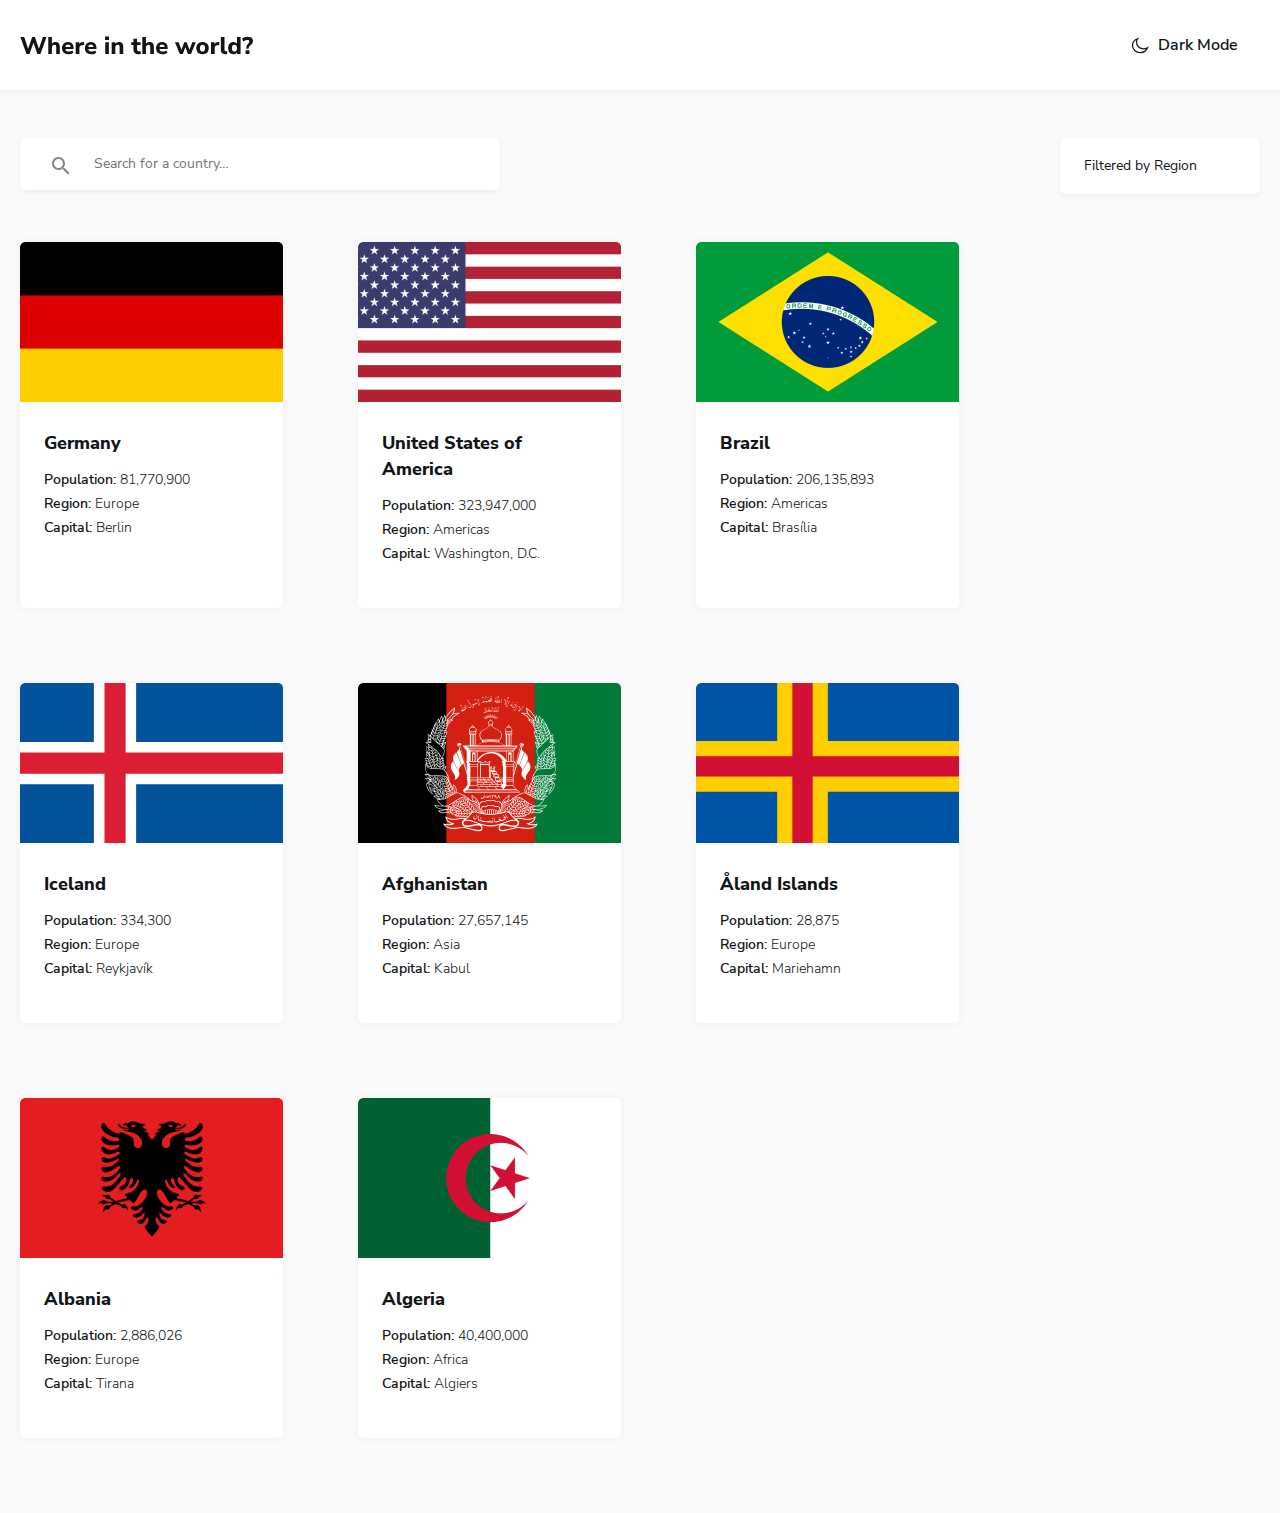
==== commit 6f5ad1ec: "Refactor CSS codes form BEM." ====
--- a/index.html
+++ b/index.html
@@ -11,7 +11,7 @@
   <link rel="stylesheet" href="css/styles.css">
   <!-- <link rel="stylesheet" href="css/css.min.css"> -->
 </head>
-<body>
+<body class="body">
 
   <!-- SITE-HEADER  -->
   <header class="site-header">
@@ -19,16 +19,16 @@
 
       <!-- LOGO -->
       <a class="logo site-header__logo" href="index.html">
-        <svg class="site-main-heading" width="233" height="19" fill="none" xmlns="http://www.w3.org/2000/svg"><path d="M6.432 18 .408 1.08h3.816l3.888 11.568L12.216 1.08h2.688l3.984 11.76L22.92 1.08h3.6L20.448 18h-3.024l-3.96-11.232L9.456 18H6.432Zm21.843 0V1.08h3.624v6.744a3.91 3.91 0 0 1 1.608-1.368c.656-.32 1.384-.48 2.184-.48 2.768 0 4.152 1.648 4.152 4.944V18h-3.624v-6.912c0-.816-.152-1.4-.456-1.752-.304-.368-.752-.552-1.344-.552-.768 0-1.384.24-1.848.72-.448.48-.672 1.12-.672 1.92V18h-3.624Zm20.393.264c-1.392 0-2.592-.248-3.6-.744-.992-.512-1.76-1.224-2.304-2.136-.528-.928-.792-2.016-.792-3.264 0-1.216.256-2.28.768-3.192a5.655 5.655 0 0 1 2.136-2.16c.912-.528 1.96-.792 3.144-.792 1.712 0 3.072.544 4.08 1.632 1.008 1.072 1.512 2.528 1.512 4.368v.912h-8.184c.128.928.464 1.608 1.008 2.04.56.416 1.328.624 2.304.624.64 0 1.288-.096 1.944-.288a5.447 5.447 0 0 0 1.776-.888l.96 2.424c-.592.448-1.32.808-2.184 1.08a8.842 8.842 0 0 1-2.568.384Zm-.504-9.888c-.768 0-1.392.232-1.872.696-.464.464-.752 1.112-.864 1.944h5.184c-.096-1.76-.912-2.64-2.448-2.64ZM55.72 18V6.216h3.552v2.04c.56-1.376 1.76-2.136 3.6-2.28l1.056-.072.216 3.048-2.04.216c-1.792.176-2.688 1.088-2.688 2.736V18H55.72Zm15.8.264c-1.392 0-2.592-.248-3.6-.744-.992-.512-1.76-1.224-2.304-2.136-.528-.928-.792-2.016-.792-3.264 0-1.216.256-2.28.768-3.192a5.654 5.654 0 0 1 2.136-2.16c.912-.528 1.96-.792 3.144-.792 1.712 0 3.072.544 4.08 1.632 1.008 1.072 1.512 2.528 1.512 4.368v.912H68.28c.128.928.464 1.608 1.008 2.04.56.416 1.328.624 2.304.624.64 0 1.288-.096 1.944-.288a5.447 5.447 0 0 0 1.776-.888l.96 2.424c-.592.448-1.32.808-2.184 1.08a8.842 8.842 0 0 1-2.568.384Zm-.504-9.888c-.768 0-1.392.232-1.872.696-.464.464-.752 1.112-.864 1.944h5.184c-.096-1.76-.912-2.64-2.448-2.64Zm14.091-4.44V.552h3.912v3.384h-3.912ZM85.251 18V6.216h3.624V18h-3.624Zm6.422 0V6.216h3.552v1.728a3.94 3.94 0 0 1 1.608-1.464c.672-.336 1.424-.504 2.256-.504 1.392 0 2.432.408 3.12 1.224.688.8 1.032 2.04 1.032 3.72V18h-3.624v-6.912c0-.816-.152-1.4-.456-1.752-.304-.368-.752-.552-1.344-.552-.768 0-1.384.24-1.848.72-.448.48-.672 1.12-.672 1.92V18h-3.624Zm26.737.264c-3.312 0-4.968-1.608-4.968-4.824V8.928h-2.232V6.216h2.232V2.76h3.624v3.456h3.48v2.712h-3.48v4.368c0 .672.152 1.176.456 1.512.32.336.824.504 1.512.504.208 0 .424-.024.648-.072.24-.048.496-.112.768-.192l.528 2.64a4.586 4.586 0 0 1-1.2.408c-.464.112-.92.168-1.368.168Zm3.92-.264V1.08h3.624v6.744a3.91 3.91 0 0 1 1.608-1.368c.656-.32 1.384-.48 2.184-.48 2.768 0 4.152 1.648 4.152 4.944V18h-3.624v-6.912c0-.816-.152-1.4-.456-1.752-.304-.368-.752-.552-1.344-.552-.768 0-1.384.24-1.848.72-.448.48-.672 1.12-.672 1.92V18h-3.624Zm20.393.264c-1.392 0-2.592-.248-3.6-.744-.992-.512-1.76-1.224-2.304-2.136-.528-.928-.792-2.016-.792-3.264 0-1.216.256-2.28.768-3.192a5.654 5.654 0 0 1 2.136-2.16c.912-.528 1.96-.792 3.144-.792 1.712 0 3.072.544 4.08 1.632 1.008 1.072 1.512 2.528 1.512 4.368v.912h-8.184c.128.928.464 1.608 1.008 2.04.56.416 1.328.624 2.304.624.64 0 1.288-.096 1.944-.288a5.447 5.447 0 0 0 1.776-.888l.96 2.424c-.592.448-1.32.808-2.184 1.08a8.842 8.842 0 0 1-2.568.384Zm-.504-9.888c-.768 0-1.392.232-1.872.696-.464.464-.752 1.112-.864 1.944h5.184c-.096-1.76-.912-2.64-2.448-2.64ZM159.791 18 154.99 6.216h3.673l2.808 7.56 2.808-7.56h2.4l2.808 7.656 2.808-7.656h3.48L171.023 18h-3.072l-2.592-6.696-2.52 6.696h-3.048Zm22.718.264c-1.264 0-2.368-.248-3.312-.744a5.44 5.44 0 0 1-2.16-2.136c-.512-.928-.768-2.024-.768-3.288 0-1.248.256-2.328.768-3.24a5.242 5.242 0 0 1 2.16-2.136c.944-.496 2.048-.744 3.312-.744 1.264 0 2.36.248 3.288.744a5.207 5.207 0 0 1 2.184 2.136c.528.912.792 1.992.792 3.24 0 1.264-.264 2.36-.792 3.288a5.4 5.4 0 0 1-2.184 2.136c-.928.496-2.024.744-3.288.744Zm0-2.712c.768 0 1.392-.28 1.872-.84.496-.56.744-1.432.744-2.616 0-1.168-.248-2.024-.744-2.568-.48-.56-1.104-.84-1.872-.84s-1.392.28-1.872.84c-.48.544-.72 1.4-.72 2.568 0 1.184.24 2.056.72 2.616s1.104.84 1.872.84ZM190.978 18V6.216h3.552v2.04c.56-1.376 1.76-2.136 3.6-2.28l1.056-.072.216 3.048-2.04.216c-1.792.176-2.688 1.088-2.688 2.736V18h-3.696Zm14.283.264c-1.52 0-2.632-.392-3.336-1.176-.704-.8-1.056-1.984-1.056-3.552V1.08h3.624v12.312c0 1.28.568 1.92 1.704 1.92.176 0 .344-.008.504-.024.176-.016.344-.048.504-.096L207.157 18a6.784 6.784 0 0 1-1.896.264Zm8.067 0c-1.024 0-1.928-.248-2.712-.744-.768-.512-1.368-1.224-1.8-2.136-.432-.928-.648-2.024-.648-3.288 0-1.264.216-2.352.648-3.264.432-.912 1.032-1.616 1.8-2.112.784-.496 1.688-.744 2.712-.744.784 0 1.504.168 2.16.504.656.336 1.152.784 1.488 1.344V1.08h3.624V18h-3.552v-1.776c-.32.624-.816 1.12-1.488 1.488-.656.368-1.4.552-2.232.552Zm1.08-2.712c.768 0 1.392-.28 1.872-.84.496-.56.744-1.432.744-2.616 0-1.168-.248-2.024-.744-2.568-.48-.56-1.104-.84-1.872-.84s-1.392.28-1.872.84c-.48.544-.72 1.4-.72 2.568 0 1.184.24 2.056.72 2.616s1.104.84 1.872.84Zm12.008-2.904V11.52c0-.704.128-1.352.384-1.944.256-.608.696-1.248 1.32-1.92.448-.48.76-.888.936-1.224a2.39 2.39 0 0 0 .264-1.08c0-.448-.168-.8-.504-1.056-.32-.256-.784-.384-1.392-.384-1.488 0-2.888.536-4.2 1.608l-1.176-2.736c.704-.608 1.56-1.088 2.568-1.44a9.258 9.258 0 0 1 3.072-.528c1.056 0 1.984.176 2.784.528.8.336 1.416.816 1.848 1.44.448.608.672 1.32.672 2.136 0 .736-.168 1.416-.504 2.04-.32.624-.896 1.28-1.728 1.968-.752.624-1.272 1.168-1.56 1.632-.272.464-.44.912-.504 1.344l-.12.744h-2.16ZM225.552 18v-3.84h3.888V18h-3.888Z" fill="var(--light_mode-fonts-color)"/></svg>
+        <svg class="logo__img" width="233" height="19" fill="none" xmlns="http://www.w3.org/2000/svg"><path d="M6.432 18 .408 1.08h3.816l3.888 11.568L12.216 1.08h2.688l3.984 11.76L22.92 1.08h3.6L20.448 18h-3.024l-3.96-11.232L9.456 18H6.432Zm21.843 0V1.08h3.624v6.744a3.91 3.91 0 0 1 1.608-1.368c.656-.32 1.384-.48 2.184-.48 2.768 0 4.152 1.648 4.152 4.944V18h-3.624v-6.912c0-.816-.152-1.4-.456-1.752-.304-.368-.752-.552-1.344-.552-.768 0-1.384.24-1.848.72-.448.48-.672 1.12-.672 1.92V18h-3.624Zm20.393.264c-1.392 0-2.592-.248-3.6-.744-.992-.512-1.76-1.224-2.304-2.136-.528-.928-.792-2.016-.792-3.264 0-1.216.256-2.28.768-3.192a5.655 5.655 0 0 1 2.136-2.16c.912-.528 1.96-.792 3.144-.792 1.712 0 3.072.544 4.08 1.632 1.008 1.072 1.512 2.528 1.512 4.368v.912h-8.184c.128.928.464 1.608 1.008 2.04.56.416 1.328.624 2.304.624.64 0 1.288-.096 1.944-.288a5.447 5.447 0 0 0 1.776-.888l.96 2.424c-.592.448-1.32.808-2.184 1.08a8.842 8.842 0 0 1-2.568.384Zm-.504-9.888c-.768 0-1.392.232-1.872.696-.464.464-.752 1.112-.864 1.944h5.184c-.096-1.76-.912-2.64-2.448-2.64ZM55.72 18V6.216h3.552v2.04c.56-1.376 1.76-2.136 3.6-2.28l1.056-.072.216 3.048-2.04.216c-1.792.176-2.688 1.088-2.688 2.736V18H55.72Zm15.8.264c-1.392 0-2.592-.248-3.6-.744-.992-.512-1.76-1.224-2.304-2.136-.528-.928-.792-2.016-.792-3.264 0-1.216.256-2.28.768-3.192a5.654 5.654 0 0 1 2.136-2.16c.912-.528 1.96-.792 3.144-.792 1.712 0 3.072.544 4.08 1.632 1.008 1.072 1.512 2.528 1.512 4.368v.912H68.28c.128.928.464 1.608 1.008 2.04.56.416 1.328.624 2.304.624.64 0 1.288-.096 1.944-.288a5.447 5.447 0 0 0 1.776-.888l.96 2.424c-.592.448-1.32.808-2.184 1.08a8.842 8.842 0 0 1-2.568.384Zm-.504-9.888c-.768 0-1.392.232-1.872.696-.464.464-.752 1.112-.864 1.944h5.184c-.096-1.76-.912-2.64-2.448-2.64Zm14.091-4.44V.552h3.912v3.384h-3.912ZM85.251 18V6.216h3.624V18h-3.624Zm6.422 0V6.216h3.552v1.728a3.94 3.94 0 0 1 1.608-1.464c.672-.336 1.424-.504 2.256-.504 1.392 0 2.432.408 3.12 1.224.688.8 1.032 2.04 1.032 3.72V18h-3.624v-6.912c0-.816-.152-1.4-.456-1.752-.304-.368-.752-.552-1.344-.552-.768 0-1.384.24-1.848.72-.448.48-.672 1.12-.672 1.92V18h-3.624Zm26.737.264c-3.312 0-4.968-1.608-4.968-4.824V8.928h-2.232V6.216h2.232V2.76h3.624v3.456h3.48v2.712h-3.48v4.368c0 .672.152 1.176.456 1.512.32.336.824.504 1.512.504.208 0 .424-.024.648-.072.24-.048.496-.112.768-.192l.528 2.64a4.586 4.586 0 0 1-1.2.408c-.464.112-.92.168-1.368.168Zm3.92-.264V1.08h3.624v6.744a3.91 3.91 0 0 1 1.608-1.368c.656-.32 1.384-.48 2.184-.48 2.768 0 4.152 1.648 4.152 4.944V18h-3.624v-6.912c0-.816-.152-1.4-.456-1.752-.304-.368-.752-.552-1.344-.552-.768 0-1.384.24-1.848.72-.448.48-.672 1.12-.672 1.92V18h-3.624Zm20.393.264c-1.392 0-2.592-.248-3.6-.744-.992-.512-1.76-1.224-2.304-2.136-.528-.928-.792-2.016-.792-3.264 0-1.216.256-2.28.768-3.192a5.654 5.654 0 0 1 2.136-2.16c.912-.528 1.96-.792 3.144-.792 1.712 0 3.072.544 4.08 1.632 1.008 1.072 1.512 2.528 1.512 4.368v.912h-8.184c.128.928.464 1.608 1.008 2.04.56.416 1.328.624 2.304.624.64 0 1.288-.096 1.944-.288a5.447 5.447 0 0 0 1.776-.888l.96 2.424c-.592.448-1.32.808-2.184 1.08a8.842 8.842 0 0 1-2.568.384Zm-.504-9.888c-.768 0-1.392.232-1.872.696-.464.464-.752 1.112-.864 1.944h5.184c-.096-1.76-.912-2.64-2.448-2.64ZM159.791 18 154.99 6.216h3.673l2.808 7.56 2.808-7.56h2.4l2.808 7.656 2.808-7.656h3.48L171.023 18h-3.072l-2.592-6.696-2.52 6.696h-3.048Zm22.718.264c-1.264 0-2.368-.248-3.312-.744a5.44 5.44 0 0 1-2.16-2.136c-.512-.928-.768-2.024-.768-3.288 0-1.248.256-2.328.768-3.24a5.242 5.242 0 0 1 2.16-2.136c.944-.496 2.048-.744 3.312-.744 1.264 0 2.36.248 3.288.744a5.207 5.207 0 0 1 2.184 2.136c.528.912.792 1.992.792 3.24 0 1.264-.264 2.36-.792 3.288a5.4 5.4 0 0 1-2.184 2.136c-.928.496-2.024.744-3.288.744Zm0-2.712c.768 0 1.392-.28 1.872-.84.496-.56.744-1.432.744-2.616 0-1.168-.248-2.024-.744-2.568-.48-.56-1.104-.84-1.872-.84s-1.392.28-1.872.84c-.48.544-.72 1.4-.72 2.568 0 1.184.24 2.056.72 2.616s1.104.84 1.872.84ZM190.978 18V6.216h3.552v2.04c.56-1.376 1.76-2.136 3.6-2.28l1.056-.072.216 3.048-2.04.216c-1.792.176-2.688 1.088-2.688 2.736V18h-3.696Zm14.283.264c-1.52 0-2.632-.392-3.336-1.176-.704-.8-1.056-1.984-1.056-3.552V1.08h3.624v12.312c0 1.28.568 1.92 1.704 1.92.176 0 .344-.008.504-.024.176-.016.344-.048.504-.096L207.157 18a6.784 6.784 0 0 1-1.896.264Zm8.067 0c-1.024 0-1.928-.248-2.712-.744-.768-.512-1.368-1.224-1.8-2.136-.432-.928-.648-2.024-.648-3.288 0-1.264.216-2.352.648-3.264.432-.912 1.032-1.616 1.8-2.112.784-.496 1.688-.744 2.712-.744.784 0 1.504.168 2.16.504.656.336 1.152.784 1.488 1.344V1.08h3.624V18h-3.552v-1.776c-.32.624-.816 1.12-1.488 1.488-.656.368-1.4.552-2.232.552Zm1.08-2.712c.768 0 1.392-.28 1.872-.84.496-.56.744-1.432.744-2.616 0-1.168-.248-2.024-.744-2.568-.48-.56-1.104-.84-1.872-.84s-1.392.28-1.872.84c-.48.544-.72 1.4-.72 2.568 0 1.184.24 2.056.72 2.616s1.104.84 1.872.84Zm12.008-2.904V11.52c0-.704.128-1.352.384-1.944.256-.608.696-1.248 1.32-1.92.448-.48.76-.888.936-1.224a2.39 2.39 0 0 0 .264-1.08c0-.448-.168-.8-.504-1.056-.32-.256-.784-.384-1.392-.384-1.488 0-2.888.536-4.2 1.608l-1.176-2.736c.704-.608 1.56-1.088 2.568-1.44a9.258 9.258 0 0 1 3.072-.528c1.056 0 1.984.176 2.784.528.8.336 1.416.816 1.848 1.44.448.608.672 1.32.672 2.136 0 .736-.168 1.416-.504 2.04-.32.624-.896 1.28-1.728 1.968-.752.624-1.272 1.168-1.56 1.632-.272.464-.44.912-.504 1.344l-.12.744h-2.16ZM225.552 18v-3.84h3.888V18h-3.888Z" fill="var(--light_mode-fonts-color)"/></svg>
       </a>
 
 
 
       <!-- BUTTON  -->
-      <button class="toggler" id="dark-mode-toggle" aria-label="Toggle dark/light theme">
-        <span class="toggle__inner">
+      <button class="toggler button button--toggler" id="dark-mode-toggle" aria-label="Toggle dark/light theme">
+        <span class="toggler__inner">
           <svg width="20" height="20" fill="none" xmlns="http://www.w3.org/2000/svg"><path fill-rule="evenodd" clip-rule="evenodd" d="M13.553 13.815c-3.884 0-7.034-2.887-7.034-6.447 0-1.343.448-2.586 1.212-3.618-3.04.945-5.231 3.581-5.231 6.688 0 3.9 3.45 7.062 7.704 7.062 3.389 0 6.266-2.007 7.296-4.796a7.458 7.458 0 0 1-3.947 1.111Z" fill="#fff" stroke="var(--dark_mode-svg-bg)" stroke-width="1.25"/></svg>
-          <span class="toggle-text">Dark mode</span>
+          <span class="toggler__text">Dark mode</span>
         </span>
       </button>
     </div>
@@ -42,21 +42,20 @@
 
         <!-- SITE-FORM  -->
         <form class="form" action="https://echo.htmlacademy.ru/" target="_blank" method="POST">
-          <label class="form__search-label" for="search-generator">
+          <div class="form__search-wrapper">
             <svg class="form__search-icon" width="18" height="18" fill="none" xmlns="http://www.w3.org/2000/svg"><path fill-rule="evenodd" clip-rule="evenodd" d="M12.5 11h-.8l-.3-.3c1-1.1 1.6-2.6 1.6-4.2C13 2.9 10.1 0 6.5 0S0 2.9 0 6.5 2.9 13 6.5 13c1.6 0 3.1-.6 4.2-1.6l.3.3v.8l5 5 1.5-1.5-5-5Zm-6 0C4 11 2 9 2 6.5S4 2 6.5 2 11 4 11 6.5 9 11 6.5 11Z" fill="var(--light_mode-input-color)"/></svg>
-            <input class="form__search" type="search"  id="search-generator" name="searched-country" aria-label="Enter country name" placeholder="Search for a country…" required>
-          </label>
-
-          <label class="form__selector-label">
-            <svg class="form__selector-icon" width="10" height="6" fill="none" xmlns="http://www.w3.org/2000/svg"><path fill-rule="evenodd" clip-rule="evenodd" d="M8.45.45 5 3.9 1.55.45.5 1.5 5 6l4.5-4.5L8.45.45Z" fill="var(--light_mode-fonts-color)"/></svg>
+            <input class="form__search" type="search"   name="searched-country" aria-label="Enter country name" placeholder="Search for a country…" required>
+          </div>
+
+          <div class="form__selector-wrapper">
             <select class="form__selector" name="selected-region" aria-label="Regions">
-              <option class="filtered-region" value="Filtered by Region" selected disabled hidden>Filtered by Region</option>
+              <option value="Filtered by Region" selected disabled hidden>Filtered by Region</option>
               <option value="Africa">Africa</option>
               <option value="America">America</option>
               <option value="Asia">Asia</option>
               <option value="Europe">Europe</option>
             </select>
-          </label>
+          </div>
         </form>
 
         <!-- COUNTRY-LIST  -->
--- a/css/styles.css
+++ b/css/styles.css
@@ -1,6 +1,5 @@
 /* CUSTOM PROPS */
 :root {
-  --main-font: "Nunito Sans", "Arial", sans-serif;
   --site_main-color: #fff;
   --light_mode-extra-bg-color: #fafafa;
   --light_mode-fonts-color: #111517;
@@ -8,8 +7,10 @@
   --country-link-bg: var(--site_main-color);
   --site_main-color-detail: #fff;
   --light_mode-input-color: rgba(132, 132, 132, 1);
+
+  --main-font: "Nunito Sans", "Arial", sans-serif;
+
   --main-box-shadow: 0px 2px 4px rgba(0, 0, 0, 0.06);
-  --main-transition: color 0.4s ease;
 }
 
 .dark-mode {
@@ -84,7 +85,6 @@
   font-weight: 300;
   padding: 0;
   margin: 0;
-  transition: var(--main-transition);
 }
 
 .site-body-detail {
@@ -115,78 +115,86 @@
   outline-offset: 5px;
 }
 
-/* TIPO-BUTTON  */
-.back-button-link {
+
+/* AUTOFILL  */
+input:-webkit-autofill,
+input:-webkit-autofill:hover,
+input:-webkit-autofill:focus,
+textarea:-webkit-autofill,
+textarea:-webkit-autofill:hover,
+textarea:-webkit-autofill:focus,
+select:-webkit-autofill,
+select:-webkit-autofill:hover,
+select:-webkit-autofill:focus {
+  border: none ;
+  -webkit-text-fill-color: ;
+  -webkit-box-shadow: 0 0 0px 1000px 000 inset;
+  transition: background-color 5000s ease-in-out 0s;
+}
+
+
+/* CLEAR "X" FROM INPUT  */
+input[type=search]::-ms-clear {  display: none; width : 0; height: 0; }
+input[type=search]::-ms-reveal {  display: none; width : 0; height: 0; }
+
+/* CHROOME */
+input[type="search"]::-webkit-search-decoration,
+input[type="search"]::-webkit-search-cancel-button,
+input[type="search"]::-webkit-search-results-button,
+input[type="search"]::-webkit-search-results-decoration { display: none; }
+
+textarea:focus, input:focus {
+  color: var(--light_mode-fonts-color);
+}
+
+
+
+/* LOGO  */
+.logo {
+  display: flex;
+  flex-shrink: 0;
+}
+
+.logo__img {
+  display: block;
+  width: 233px;
+  height: 19px;
+  object-fit: contain;
+}
+
+/* BUTTON  */
+.button {
   display: inline-block;
-  background-color: var(--site_main-color);
+  min-width: 136px;
+  background-color: transparent;
+  text-align: center;
   text-decoration: none;
   border-radius: 6px;
   padding-top: 10px;
   padding-bottom: 10px;
-  padding-right: 39px;
-  padding-left: 32px;
-  margin-bottom: 80px;
+  white-space: nowrap;
+  cursor: pointer;
+}
+
+.button--accent {
+  background-color: var(--site_main-color);
   transition: transform 0.3s ease;
 }
 
-.back-button-link:active {
+.button--accent:active {
   transform: scale(0.9);
 }
 
-/* SITE-HEADER */
-.site-header {
-  background-color: var(--site_main-color);
-  box-shadow: var(--main-box-shadow);
-}
-
-.site-header-wrapper {
+.button--toggler {
+  border: none;
+}
+
+.toggler__inner {
   display: flex;
   align-items: center;
-  justify-content: space-between;
-  padding-top: 24px;
-  padding-bottom: 24px;
-}
-
-.site-main-heading-wrapper {
-  margin-right: 30px;
-}
-
-.site-main-heading {
-  transition: transform 0.3s ease;
-}
-
-.site-main-heading-link {
-  display: flex;
-  transition: var(--main-transition),
-  opacity 0.4s ease;
-}
-
-.site-main-heading-link:hover {
-  opacity: 0.8;
-}
-
-.site-main-heading-link:active {
-  opacity: 0.6;
-}
-
-.site-dark-mode-toggle {
-  border: none;
-  background-color: var(--site_main-color);
-  cursor: pointer;
-  border-radius: 2px;
-  transition: transform 0.3s ease;
-}
-
-.site-dark-mode-toggle:active {
-  transform: scale(0.9);
-}
-
-.toggle-wrapper {
-  display: flex;
-  align-items: center;
-}
-
-.toggle-text {
+}
+
+.toggler__text {
   margin-left: 8px;
   text-transform: capitalize;
   color: var(--light_mode-fonts-color);
@@ -198,75 +206,80 @@
   transition: var(--main-transition);
 }
 
+/* SITE-HEADER */
+.site-header {
+  background-color: var(--site_main-color);
+  box-shadow: var(--main-box-shadow);
+}
+
+.site-header__container {
+  display: flex;
+  align-items: center;
+  justify-content: space-between;
+  padding-top: 24px;
+  padding-bottom: 24px;
+}
+
+.site-header__logo {
+  margin-right: 30px;
+}
+
+.site-header__logo:hover {
+  opacity: 0.8;
+}
+
+.site-header__logo:active {
+  opacity: 0.6;
+}
+
 
 /* MAIN-CONTENT  */
 .main-content {
   flex-grow: 1;
 }
 
-.site-main-wrapper {
+.index-hero {
   padding-top: 48px;
   padding-bottom: 45px;
 }
 
 
 /* SITE-FORM */
-.site-form {
-  position: relative;
+.form {
   display: flex;
   justify-content: space-between;
   margin-bottom: 48px;
 }
 
-.search-icon-svg {
+.form__search-wrapper {
+  position: relative;
+}
+
+.form__search-icon {
   position: absolute;
   left: 32px;
   top: 30%;
   pointer-events: none;
 }
 
-.search-generator {
+.form__search {
   min-width: 480px;
-  padding-top: 18px;
-  padding-bottom: 18px;
+  padding: 18px;
   padding-left: 74px;
-  margin-right: 30px;
+  color: var(--light_mode-fonts-color);
   background-color: var(--site_main-color);
   border: none;
   border-radius: 5px;
   box-shadow: var(--main-box-shadow);
 }
 
-/* CLEAR "X" FROM INPUT  */
-input[type=search]::-ms-clear {  display: none; width : 0; height: 0; }
-input[type=search]::-ms-reveal {  display: none; width : 0; height: 0; }
-
-/* CHROOME */
-input[type="search"]::-webkit-search-decoration,
-input[type="search"]::-webkit-search-cancel-button,
-input[type="search"]::-webkit-search-results-button,
-input[type="search"]::-webkit-search-results-decoration { display: none; }
-
-textarea:focus, input:focus {
-  color: var(--light_mode-fonts-color);
-}
-
-::placeholder {
-  color: var(--light_mode-input-color);
-  font-size: 14px;
-  line-height: 20px;
-  font-weight: 400;
-  transition: var(--main-transition);
-}
-
-.input-icon-svg {
+.form__search-icon {
   position: absolute;
-  cursor: pointer;
-  top: 43%;
-  right: 18px;
-}
-
-.select-region {
+  top: 19px;
+  right: 32px;
+}
+
+.form__selector {
   -webkit-appearance: none;
   width: 200px;
   padding-top: 18px;
@@ -285,8 +298,8 @@
 }
 
 
-/* COUNYTR-LIST  */
-.country-info-list {
+/* COUNTRy-LIST  */
+.countries {
   display: flex;
   flex-wrap: wrap;
   padding: 0;
@@ -296,7 +309,7 @@
   list-style: none;
 }
 
-.country-info-list-item {
+.countries__item {
   position: relative;
   width: calc(338px - 75px);
   margin-left: 75px;
@@ -321,23 +334,23 @@
   transform: scale(0.9);
 }
 
-.country-flag-img {
+.countries__img {
   width: 100%;
   height: 160px;
   object-fit: cover;
 }
 
-.country-card-box {
-  padding-top: 24px;
-  padding-left: 24px;
-}
-
-.card-heading {
+.countries__inner {
+  padding: 24px;
+  padding-bottom: 46px;
+}
+
+.countries__title {
   margin: 0;
   margin-bottom: 16px;
 }
 
-.card-heading-link {
+.countries__title-link {
   display: inline-block;
   text-decoration: none;
   color: var(--light_mode-fonts-color);
@@ -347,38 +360,38 @@
   transition: color 0.6s ease;
 }
 
-.card-heading-link::before {
+.countries__title-link::before {
+  content: "";
+  width: 100%;
+  height: 100%;
   position: absolute;
-  right: 0;
   left: 0;
-  top: 0;
   bottom: 0;
-  content: "";
-}
-
-.card-heading-link:hover {
+}
+
+.countries__title-link:hover {
   text-decoration: underline;
 }
 
-.country-description-list {
+.countries__info {
   margin: 0;
   padding: 0;
   list-style: none;
 }
 
-.dls-list-item-wrapper {
-  display: flex;
-}
-
-.dls-list-item-wrapper:not(:last-child) {
+.countries__dt-dd-wrapper {
+  display: flex;
+}
+
+.countries__dt-dd-wrapper:not(:last-child) {
   margin-bottom: 8px;
 }
 
-.decription-term {
+.countries__decription-term {
   font-weight: 600;
 }
 
-.desciption-detail {
+.countries__desciption-detail {
   margin-left: 4px;
 }
 
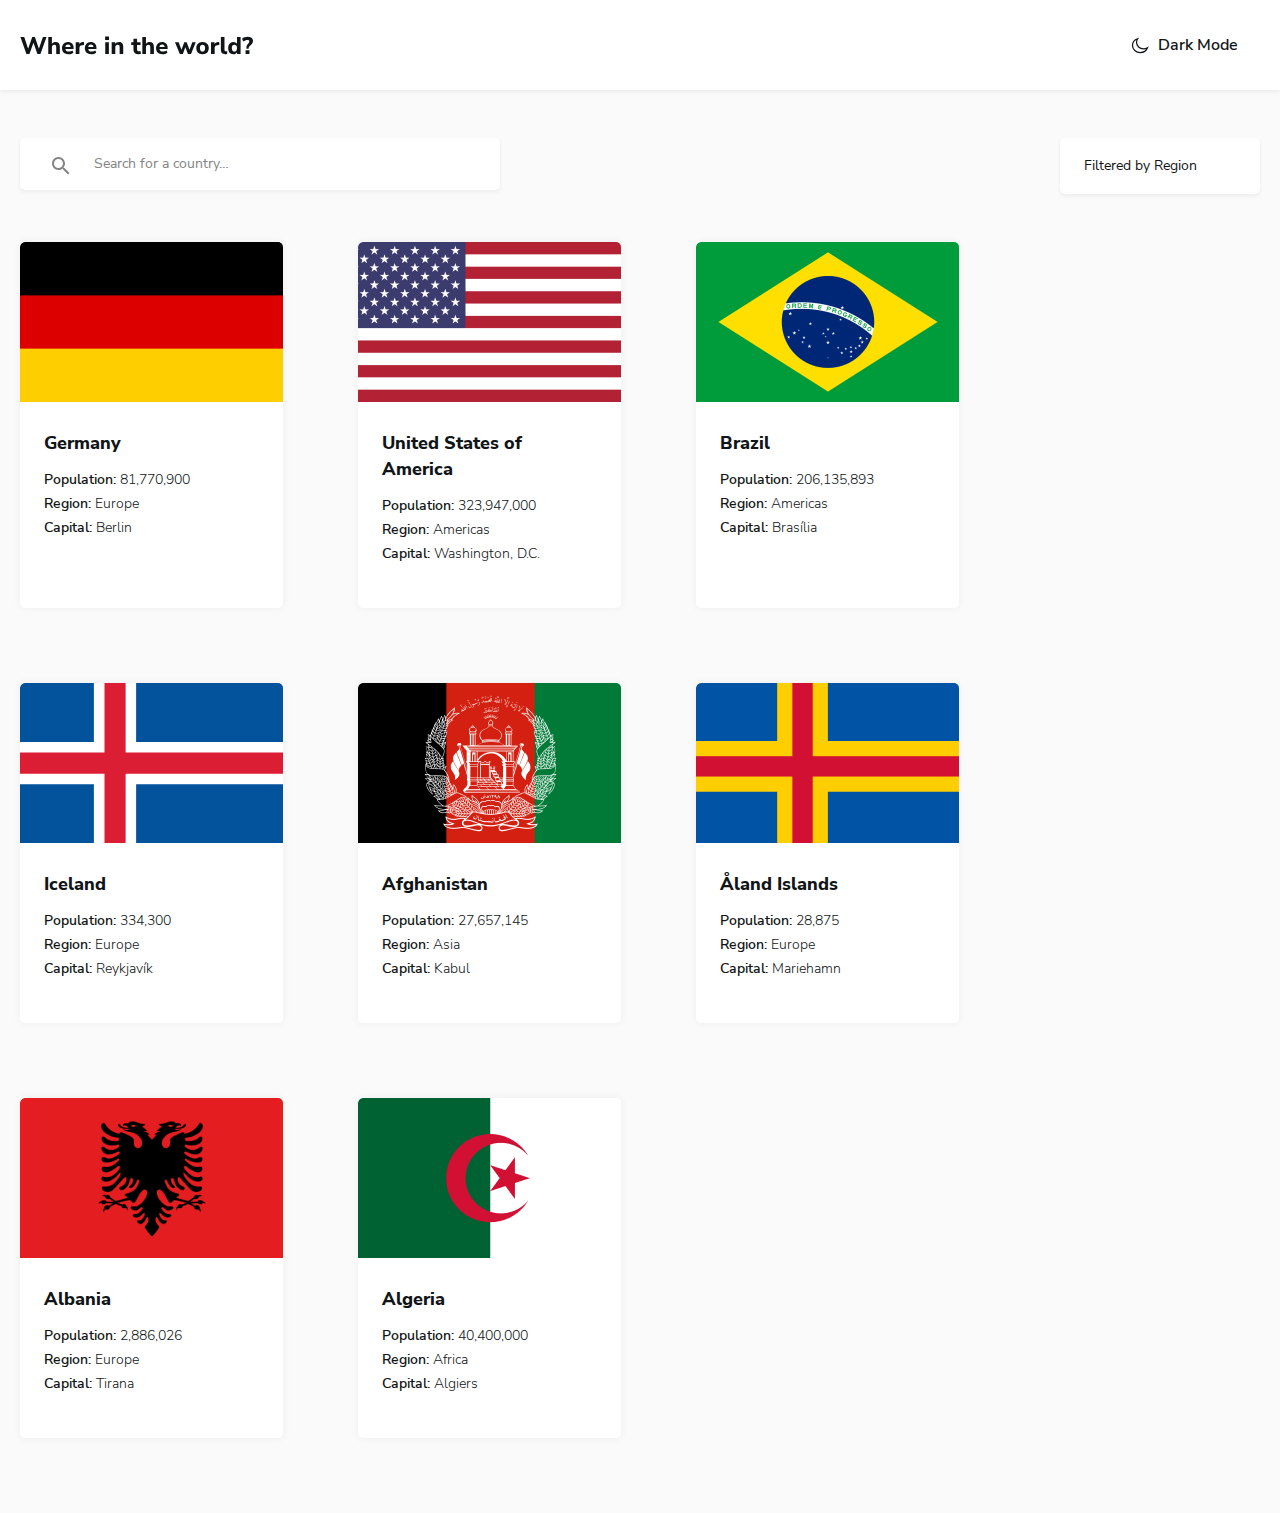
==== commit 14d35569: "Remove junk codes from autofil and its snippets." ====
--- a/index.html
+++ b/index.html
@@ -41,7 +41,7 @@
       <div class="container index-hero__container">
 
         <!-- SITE-FORM  -->
-        <form class="form" action="https://echo.htmlacademy.ru/" target="_blank" method="POST">
+        <form class="form">
           <div class="form__search-wrapper">
             <svg class="form__search-icon" width="18" height="18" fill="none" xmlns="http://www.w3.org/2000/svg"><path fill-rule="evenodd" clip-rule="evenodd" d="M12.5 11h-.8l-.3-.3c1-1.1 1.6-2.6 1.6-4.2C13 2.9 10.1 0 6.5 0S0 2.9 0 6.5 2.9 13 6.5 13c1.6 0 3.1-.6 4.2-1.6l.3.3v.8l5 5 1.5-1.5-5-5Zm-6 0C4 11 2 9 2 6.5S4 2 6.5 2 11 4 11 6.5 9 11 6.5 11Z" fill="var(--light_mode-input-color)"/></svg>
             <input class="form__search" type="search"   name="searched-country" aria-label="Enter country name" placeholder="Search for a country…" required>
--- a/css/styles.css
+++ b/css/styles.css
@@ -19,7 +19,6 @@
   --light_mode-fonts-color: #fff;
   --light_mode-input-color: #fff;
   --dark_mode-svg-bg: transparent;
-  --country-link-bg: #2b3844;
   --site_main-color-detail: #202c36;
 }
 
@@ -127,8 +126,7 @@
 select:-webkit-autofill:hover,
 select:-webkit-autofill:focus {
   border: none ;
-  -webkit-text-fill-color: ;
-  -webkit-box-shadow: 0 0 0px 1000px 000 inset;
+  -webkit-text-fill-color: var(--light_mode-fonts-color);
   transition: background-color 5000s ease-in-out 0s;
 }
 
@@ -177,11 +175,31 @@
 }
 
 .button--accent {
+  color: var(--light_mode-fonts-color);
   background-color: var(--site_main-color);
   transition: transform 0.3s ease;
+  box-shadow: var(--main-box-shadow);
+}
+
+.button--accent__inner {
+  display: flex;
+  align-items: center;
+  justify-content: center;
+}
+
+.button--accent__text {
+  margin-left: 10px;
 }
 
 .button--accent:active {
+  transform: scale(0.9);
+}
+
+.toggler {
+  transition: transform 0.3s ease;
+}
+
+.toggler:active {
   transform: scale(0.9);
 }
 
@@ -203,7 +221,6 @@
   line-height: normal;
   font-weight: 600;
   white-space: nowrap;
-  transition: var(--main-transition);
 }
 
 /* SITE-HEADER */
@@ -271,6 +288,12 @@
   border: none;
   border-radius: 5px;
   box-shadow: var(--main-box-shadow);
+}
+
+.form__search::placeholder {
+  font-size: 14px;
+  line-height: 20px;
+  color: var(--light_mode-input-color);
 }
 
 .form__search-icon {
@@ -293,7 +316,6 @@
   border: none;
   border-radius: 5px;
   box-shadow: var(--main-box-shadow);
-  transition: var(--main-transition);
   cursor: pointer;
 }
 
@@ -321,19 +343,6 @@
   box-shadow: 0px 0px 7px 2px rgba(0, 0, 0, 0.03);
 }
 
-.card-link-for-other-page {
-  display: inline-block;
-  text-decoration: none;
-  color: var(--light_mode-fonts-color);
-  outline: none;
-  transition: color 0.6s ease,
-  transform 0.3s ease;
-}
-
-.card-link-for-other-page:focus {
-  transform: scale(0.9);
-}
-
 .countries__img {
   width: 100%;
   height: 160px;
@@ -357,7 +366,6 @@
   font-size: 18px;
   line-height: 26px;
   font-weight: 800;
-  transition: color 0.6s ease;
 }
 
 .countries__title-link::before {
@@ -399,31 +407,37 @@
 /* ..................................................................................................... */
 /* .........................................DETAIL PAGE................................................. */
 /* ..................................................................................................... */
-.detail-info-wrapper {
+.detail-hero {
+  padding-top: 80px;
+  padding-bottom: 260px;
+}
+
+.country-info {
+  display: flex;
+  align-items: center;
+  justify-content: space-between;
+}
+
+.country-info--detail {
   padding-top: 80px;
   padding-bottom: 80px;
 }
 
-.back-text {
-  font-size: 16px;
-  line-height: 20px;
-  font-weight: 300;
-}
-
-.full-info-wrapper {
-  display: flex;
-  align-items: center;
-}
-
-.detail-main-flag-img {
+.country-info__img {
   width: 560px;
   height: 401px;
   object-fit: cover;
   border-radius: 8px;
-  margin-right: 120px;
-}
-
-.detail-main-heading {
+}
+
+.country-info__inner {
+  display: flex;
+  flex-direction: column;
+  align-items: flex-start;
+  margin-left: 30px;
+}
+
+.country-info__title {
   margin: 0;
   margin-bottom: 23px;
   font-size: 32px;
@@ -431,31 +445,35 @@
   font-weight: 800;
 }
 
-.full-information-left-right {
-  width: 600px;
+.country-info__left-right-wrapper {
+  display: flex;
   justify-content: space-between;
-  display: flex;
   margin-bottom: 68px;
 }
 
-.detail-description-list {
+.full-info {
   margin: 0;
   padding: 0;
   list-style: none;
-}
-
-.country-description-item-wrapper {
+  flex-shrink: 0;
+}
+
+.full-info--left {
+  margin-right: 141px;
+}
+
+.full-info__dt-dd-wrapper {
   display: flex;
   align-items: baseline;
 }
 
-.detail-dt {
+.full-info__decription-term {
   font-size: 16px;
   line-height: 32px;
   font-weight: 600;
 }
 
-.dd-description {
+.full-info__detail-decription {
   margin-left: 4px;
 }
 
@@ -465,11 +483,20 @@
   flex-wrap: wrap;
 }
 
-.detai-extra-page-picker {
-  margin-right: 15px;
-}
-
-.border-country-link {
+.countries-border__title {
+  margin: 0;
+  font-size: 16px;
+  line-height: 24px;
+  font-weight: 400;
+  text-transform: capitalize;
+}
+
+.countries-border-border-country-link-wrapper {
+  display: flex;
+  margin-left: 16px;
+}
+
+.countries-border__border-country-link {
   min-width: 96px;
   padding: 5px 10px;
   margin-top: 5px;
@@ -487,14 +514,14 @@
   transition: transform 0.3s ease;
 }
 
-.border-country-link:not(:last-child) {
+.countries-border__border-country-link:not(:last-child) {
   margin-right: 10px;
 }
 
-.border-country-link:hover {
+.countries-border__border-country-link:hover {
   transform: scale(0.9);
 }
 
-.border-country-link:active {
+.countries-border__border-country-link:active {
   transform: scale(0.8);
 }